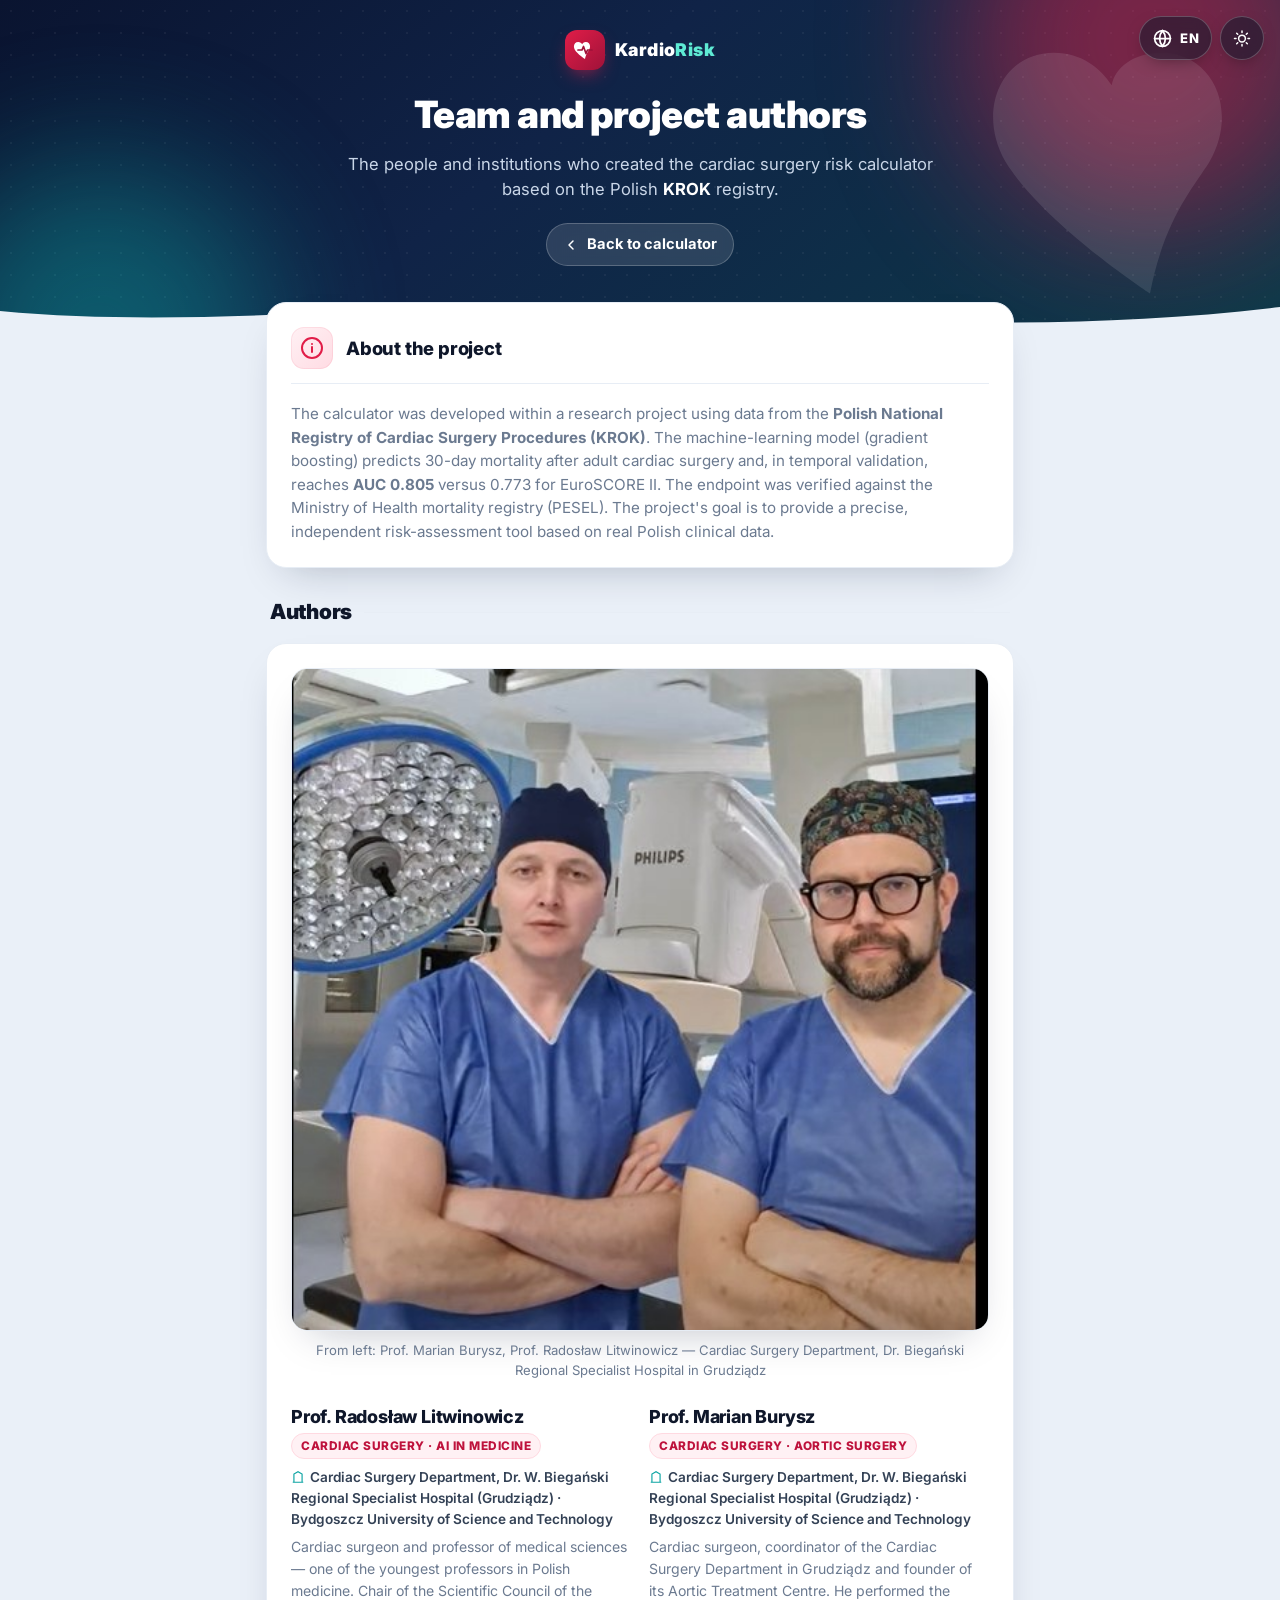
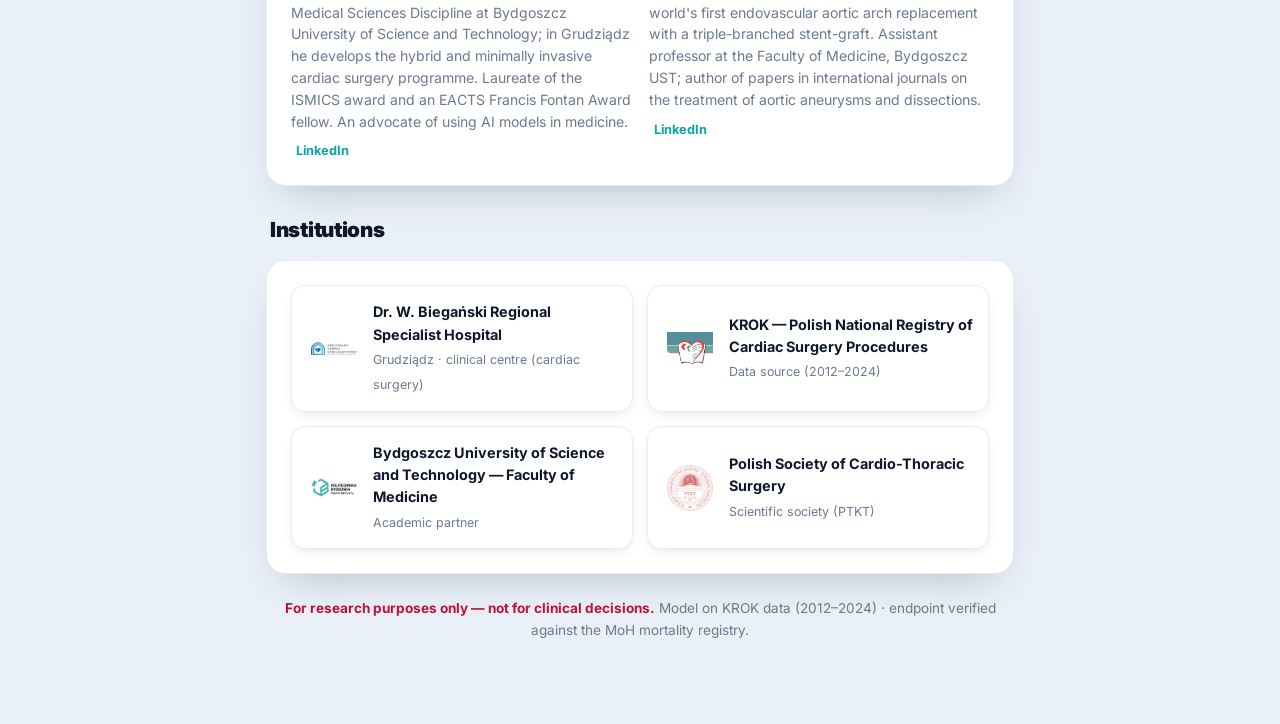
==== autorzy.html @ c7b4062f "Dwujęzyczność PL/EN z przełącznikiem języka (i18n) - i18n.js: słownik PL/EN + silnik (data-i18n / da" ====
<!DOCTYPE html>
<html lang="pl">
<head>
<meta charset="utf-8" />
<meta name="viewport" content="width=device-width, initial-scale=1" />
<title data-i18n="doc.titleAuthors">Autorzy projektu — Kalkulator ryzyka kardiochirurgicznego</title>
<meta name="description" data-i18n-attr="content:doc.descAuthors" content="Zespół i instytucje stojące za kalkulatorem ryzyka kardiochirurgicznego opartym na danych KROK." />
<meta name="theme-color" content="#0b1733" />
<link rel="icon" href="data:image/svg+xml,%3Csvg xmlns='http://www.w3.org/2000/svg' viewBox='0 0 24 24'%3E%3Cpath fill='%23e11d48' d='M12 21s-7.5-4.9-10.2-9.3C-0.3 8 1.6 4 5.2 4c2 0 3.3 1.1 4.1 2.3C9.5 5.1 10.8 4 12.8 4 16.4 4 18.3 8 16.2 11.7 15 13.6 13 15.8 12 21z'/%3E%3C/svg%3E" />
<meta property="og:type" content="website" />
<meta property="og:url" content="https://profesorkardiochirurg-prog.github.io/kalkulator-ryzyka-kardiochirurgicznego/autorzy.html" />
<meta property="og:title" content="Autorzy projektu — Kalkulator ryzyka kardiochirurgicznego" />
<meta property="og:description" content="Zespół i instytucje stojące za kalkulatorem ryzyka opartym na danych KROK." />
<meta property="og:image" content="https://profesorkardiochirurg-prog.github.io/kalkulator-ryzyka-kardiochirurgicznego/og-image.png" />
<script>
  (function(){try{
    var t=localStorage.getItem('theme'); if(!t)t=matchMedia('(prefers-color-scheme: dark)').matches?'dark':'light';
    document.documentElement.setAttribute('data-theme',t);
    var l=localStorage.getItem('lang'); if(l!=='pl'&&l!=='en')l=(navigator.language||'pl').toLowerCase().indexOf('en')===0?'en':'pl';
    document.documentElement.setAttribute('lang',l);
  }catch(e){}
  document.documentElement.classList.add('js');})();
</script>
<link rel="preconnect" href="https://fonts.googleapis.com" />
<link rel="preconnect" href="https://fonts.gstatic.com" crossorigin />
<link href="https://fonts.googleapis.com/css2?family=Inter:wght@400;500;600;700;800;900&display=swap" rel="stylesheet" />
<link rel="stylesheet" href="style.css" />
</head>
<body>

<div class="toptools">
  <button id="langToggle" class="lang-toggle" type="button" data-i18n-attr="title:ui.lang,aria-label:ui.lang">
    <svg viewBox="0 0 24 24" aria-hidden="true"><circle cx="12" cy="12" r="9"/><path d="M3 12h18"/><path d="M12 3a14 14 0 010 18M12 3a14 14 0 000 18"/></svg>
    <span class="lang-code">PL</span>
  </button>
  <button id="themeToggle" class="theme-toggle" type="button" data-i18n-attr="title:ui.theme,aria-label:ui.theme" title="Jasny / ciemny motyw" aria-label="Jasny / ciemny motyw">
    <svg class="i-sun" viewBox="0 0 24 24" aria-hidden="true"><circle cx="12" cy="12" r="4.5"/><path d="M12 2v2M12 20v2M4.9 4.9l1.4 1.4M17.7 17.7l1.4 1.4M2 12h2M20 12h2M4.9 19.1l1.4-1.4M17.7 6.3l1.4-1.4"/></svg>
    <svg class="i-moon" viewBox="0 0 24 24" aria-hidden="true"><path d="M21 12.8A9 9 0 1111.2 3a7 7 0 009.8 9.8z"/></svg>
  </button>
</div>

<header class="hero">
  <div class="hero-bg" aria-hidden="true">
    <div class="blob blob-1"></div>
    <div class="blob blob-2"></div>
    <svg class="hero-heart" viewBox="0 0 24 24"><path d="M12 21s-7.5-4.9-10.2-9.3C-0.3 8 1.6 4 5.2 4c2 0 3.3 1.1 4.1 2.3C9.5 5.1 10.8 4 12.8 4 16.4 4 18.3 8 16.2 11.7 15 13.6 13 15.8 12 21z"/></svg>
    <div class="grain"></div>
  </div>
  <div class="hero-inner">
    <div class="logo">
      <span class="mark">
        <svg viewBox="0 0 24 24" aria-hidden="true">
          <path class="h" d="M12 21s-7.5-4.9-10.2-9.3C-0.3 8 1.6 4 5.2 4c2 0 3.3 1.1 4.1 2.3C9.5 5.1 10.8 4 12.8 4 16.4 4 18.3 8 16.2 11.7 15 13.6 13 15.8 12 21z" />
          <path class="p" d="M5 12 H9 L10.5 8.5 L13 15.5 L14.5 12 H19" />
        </svg>
      </span>
      <b>Kardio<span>Risk</span></b>
    </div>
    <h1 data-i18n="a.hero.title">Zespół i autorzy projektu</h1>
    <p class="hero-sub" data-i18n="a.hero.sub">Ludzie i instytucje, którzy stworzyli kalkulator ryzyka kardiochirurgicznego
       na podstawie polskiego rejestru <strong>KROK</strong>.</p>
    <div class="backbar">
      <a class="backlink" href="index.html"><svg viewBox="0 0 24 24"><path d="M15 18l-6-6 6-6"/></svg> <span data-i18n="a.back">Wróć do kalkulatora</span></a>
    </div>
  </div>
  <svg class="hero-wave" viewBox="0 0 1200 40" preserveAspectRatio="none" aria-hidden="true">
    <path d="M0,40 L0,18 C200,38 400,4 600,16 C800,28 1000,40 1200,14 L1200,40 Z" />
  </svg>
</header>

<main class="wrap">

  <!-- O PROJEKCIE -->
  <section class="card reveal">
    <div class="card-head">
      <svg class="ico" viewBox="0 0 24 24" aria-hidden="true"><circle cx="12" cy="12" r="10"/><path d="M12 16v-5m0-3h.01"/></svg>
      <h2 data-i18n="a.about.title">O projekcie</h2>
    </div>
    <p class="author-bio" style="font-size:.95rem" data-i18n="a.about.body">
      Kalkulator powstał w ramach projektu badawczego wykorzystującego dane <strong>Krajowego Rejestru
      Operacji Kardiochirurgicznych (KROK)</strong>. Model uczenia maszynowego (gradient boosting) przewiduje
      30-dniową śmiertelność po operacji kardiochirurgicznej u dorosłych i w walidacji czasowej osiąga
      <strong>AUC 0,805</strong> wobec 0,773 dla EuroSCORE II. Punkt końcowy zweryfikowano wobec rejestru
      zgonów Ministerstwa Zdrowia (PESEL). Celem projektu jest dostarczenie precyzyjnego, niezależnego
      narzędzia oceny ryzyka opartego na rzeczywistych polskich danych klinicznych.
    </p>
  </section>

  <!-- AUTORZY -->
  <div class="section-title">
    <h2 data-i18n="a.authors">Autorzy</h2><span class="line"></span>
  </div>
  <section class="card reveal">
    <figure class="team-photo">
      <img src="zespol.jpg" alt="Zespół autorów na sali operacyjnej" onerror="this.remove()" />
      <div class="team-ph"><svg viewBox="0 0 24 24"><rect x="3" y="5" width="18" height="14" rx="2"/><circle cx="9" cy="11" r="2"/><path d="M3 17l5-4 4 3 3-2 6 5"/></svg><span data-i18n="a.photo.soon">Zdjęcie zespołu — wkrótce</span></div>
      <figcaption data-i18n="a.photo.cap">Od lewej: prof. Marian Burysz, prof. Radosław Litwinowicz — Oddział Kardiochirurgiczny, RSS im. dr. Biegańskiego w Grudziądzu</figcaption>
    </figure>
    <div class="authors-grid">

      <div class="author">
        <div class="author-body">
          <div class="author-name" data-i18n="a.lit.name">prof. Radosław Litwinowicz</div>
          <span class="author-role" data-i18n="a.lit.role">Kardiochirurgia · AI w medycynie</span>
          <p class="author-affil"><svg viewBox="0 0 24 24"><path d="M3 21h18M5 21V7l7-4 7 4v14M9 9h.01M9 13h.01M9 17h.01M15 9h.01M15 13h.01M15 17h.01"/></svg><span data-i18n="a.affil">Oddział Kardiochirurgiczny, RSS im. dr. W. Biegańskiego (Grudziądz) · Politechnika Bydgoska</span></p>
          <p class="author-bio" data-i18n="a.lit.bio">Kardiochirurg, profesor nauk medycznych — jeden z najmłodszych profesorów w polskiej
            medycynie. Przewodniczący Rady Naukowej Dyscypliny Nauki Medyczne Politechniki Bydgoskiej;
            w Grudziądzu rozwija program kardiochirurgii hybrydowej i małoinwazyjnej. Laureat nagrody ISMICS
            oraz stypendysta Francis Fontan Award EACTS. Zwolennik wykorzystania modeli AI w medycynie.</p>
          <div class="author-links">
            <a href="https://www.linkedin.com/in/rados%C5%82aw-litwinowicz-0b57b8262/" target="_blank" rel="noopener">
              <svg viewBox="0 0 24 24" fill="currentColor" stroke="none"><path d="M4.98 3.5A2.5 2.5 0 102.5 6 2.49 2.49 0 004.98 3.5zM3 8.98h4v12H3zM9 8.98h3.8v1.64h.05a4.17 4.17 0 013.75-2.06c4 0 4.75 2.64 4.75 6.07v6.35h-4v-5.63c0-1.34 0-3.07-1.87-3.07s-2.16 1.46-2.16 2.97v5.73H9z"/></svg>LinkedIn
            </a>
          </div>
        </div>
      </div>

      <div class="author">
        <div class="author-body">
          <div class="author-name" data-i18n="a.bur.name">prof. Marian Burysz</div>
          <span class="author-role" data-i18n="a.bur.role">Kardiochirurgia · chirurgia aorty</span>
          <p class="author-affil"><svg viewBox="0 0 24 24"><path d="M3 21h18M5 21V7l7-4 7 4v14M9 9h.01M9 13h.01M9 17h.01M15 9h.01M15 13h.01M15 17h.01"/></svg><span data-i18n="a.affil">Oddział Kardiochirurgiczny, RSS im. dr. W. Biegańskiego (Grudziądz) · Politechnika Bydgoska</span></p>
          <p class="author-bio" data-i18n="a.bur.bio">Kardiochirurg, koordynator Oddziału Kardiochirurgicznego w Grudziądzu i twórca
            tamtejszego Centrum Leczenia Aorty. Jako pierwszy na świecie wykonał endowaskularną wymianę łuku
            aorty stentgraftem trójodgałęzionym. Adiunkt Wydziału Medycznego PBŚ; autor publikacji w czasopismach
            międzynarodowych poświęconych leczeniu tętniaków i rozwarstwień aorty.</p>
          <div class="author-links">
            <a href="https://www.linkedin.com/in/marian-burysz-7881b636a/" target="_blank" rel="noopener">
              <svg viewBox="0 0 24 24" fill="currentColor" stroke="none"><path d="M4.98 3.5A2.5 2.5 0 102.5 6 2.49 2.49 0 004.98 3.5zM3 8.98h4v12H3zM9 8.98h3.8v1.64h.05a4.17 4.17 0 013.75-2.06c4 0 4.75 2.64 4.75 6.07v6.35h-4v-5.63c0-1.34 0-3.07-1.87-3.07s-2.16 1.46-2.16 2.97v5.73H9z"/></svg>LinkedIn
            </a>
          </div>
        </div>
      </div>

    </div>
  </section>

  <!-- INSTYTUCJE -->
  <div class="section-title">
    <h2 data-i18n="a.institutions">Instytucje</h2><span class="line"></span>
  </div>
  <section class="card reveal">
    <div class="inst-grid">
      <div class="inst">
        <img class="inst-logo" src="logo-szpital.png" alt="Logo" onerror="this.remove()" />
        <span class="inst-ph"><svg viewBox="0 0 24 24"><path d="M3 21h18M5 21V7l7-4 7 4v14M9 9h.01M9 13h.01M9 17h.01M15 9h.01M15 13h.01"/></svg></span>
        <div><b data-i18n="i.hosp.name">Regionalny Szpital Specjalistyczny im. dr. W. Biegańskiego</b><span data-i18n="i.hosp.desc">Grudziądz · ośrodek kliniczny (kardiochirurgia)</span></div>
      </div>
      <div class="inst">
        <img class="inst-logo" src="logo-krok.png" alt="Logo" onerror="this.remove()" />
        <span class="inst-ph"><svg viewBox="0 0 24 24"><path d="M4 19V6a2 2 0 012-2h12a2 2 0 012 2v13M4 19l8-3 8 3M4 19v1h16v-1"/></svg></span>
        <div><b data-i18n="i.krok.name">KROK — Krajowy Rejestr Operacji Kardiochirurgicznych</b><span data-i18n="i.krok.desc">Źródło danych (2012–2024)</span></div>
      </div>
      <div class="inst">
        <img class="inst-logo" src="logo-pb.png" alt="Logo" onerror="this.remove()" />
        <span class="inst-ph"><svg viewBox="0 0 24 24"><path d="M3 21h18M5 21V7l7-4 7 4v14M9 9h.01M9 13h.01M9 17h.01M15 9h.01M15 13h.01"/></svg></span>
        <div><b data-i18n="i.pb.name">Politechnika Bydgoska — Wydział Medyczny</b><span data-i18n="i.pb.desc">Partner akademicki</span></div>
      </div>
      <div class="inst">
        <img class="inst-logo" src="logo-ptkt.png" alt="Logo" onerror="this.remove()" />
        <span class="inst-ph"><svg viewBox="0 0 24 24"><circle cx="12" cy="12" r="9"/><path d="M12 8v8m-4-4h8"/></svg></span>
        <div><b data-i18n="i.ptkt.name">Polskie Towarzystwo Kardio-Torakochirurgiczne</b><span data-i18n="i.ptkt.desc">Towarzystwo naukowe (PTKT)</span></div>
      </div>
    </div>
  </section>

  <footer>
    <p class="foot-disclaimer" data-i18n="a.foot.disc"><strong>Wyłącznie do celów badawczych — nie do decyzji klinicznych.</strong>
       Model na danych KROK (2012–2024) · punkt końcowy zweryfikowany wobec rejestru zgonów MZ.</p>
  </footer>
</main>

<script src="i18n.js"></script>
<script>
  // motyw + płynne wejścia (język obsługuje i18n.js)
  (function(){
    var btn=document.getElementById('themeToggle');
    if(btn) btn.addEventListener('click',function(){
      var next=document.documentElement.getAttribute('data-theme')==='dark'?'light':'dark';
      document.documentElement.setAttribute('data-theme',next);
      try{localStorage.setItem('theme',next);}catch(e){}
    });
    var els=Array.prototype.slice.call(document.querySelectorAll('.reveal'));
    els.forEach(function(e,i){e.style.transitionDelay=(Math.min(i,6)*60)+'ms';});
    var pending=els;
    function check(){
      var vh=window.innerHeight||document.documentElement.clientHeight;
      pending=pending.filter(function(e){
        var r=e.getBoundingClientRect();
        if(r.top<vh-40&&r.bottom>0){e.classList.add('in');return false;}
        return true;
      });
      if(!pending.length){window.removeEventListener('scroll',onScroll);window.removeEventListener('resize',onScroll);}
    }
    function onScroll(){requestAnimationFrame(check);}
    window.addEventListener('scroll',onScroll,{passive:true});
    window.addEventListener('resize',onScroll);
    requestAnimationFrame(check); setTimeout(check,250);
    setTimeout(function(){els.forEach(function(e){e.classList.add('in');});},1800);
  })();
</script>
</body>
</html>
---- style.css ----
:root{
  --bg:#eaf0f8;
  --ink:#0f172a; --ink-soft:#334155; --muted:#6b7a90; --line:#e7edf5;
  --card:#ffffff;
  --brand:#e11d48; --brand-dk:#be123c; --brand-lt:#fb7185;
  --navy:#0b1733; --navy2:#12233f; --teal:#0ea5a4; --teal-lt:#5eead4;
  --green:#16a34a; --yellow:#d97706; --orange:#ea580c; --red:#dc2626;
  --shadow:0 18px 40px -20px rgba(11,23,51,.28);
  --shadow-sm:0 4px 14px -6px rgba(11,23,51,.18);
  --radius:20px;
}
*{box-sizing:border-box}
html{scroll-behavior:smooth}
body{
  margin:0; color:var(--ink);
  font-family:"Inter",system-ui,-apple-system,"Segoe UI",Roboto,Arial,sans-serif;
  line-height:1.55; -webkit-font-smoothing:antialiased;
  background:
    radial-gradient(900px 480px at 80% -10%, #d9f2f0 0%, transparent 60%),
    radial-gradient(900px 520px at -10% 0%, #ffe1e8 0%, transparent 55%),
    var(--bg);
  background-attachment:fixed;
}

/* ===== HERO ===== */
.hero{position:relative; overflow:hidden; color:#fff;
  background:linear-gradient(140deg,#0a1430 0%,#102347 42%,#0c3a49 100%);}
.hero-bg{position:absolute; inset:0; z-index:0; overflow:hidden}
.ecg{position:absolute; left:0; right:0; bottom:14%; width:100%; height:130px; opacity:.16}
.ecg path{fill:none; stroke:var(--teal-lt); stroke-width:2.5;
  stroke-dasharray:2600; stroke-dashoffset:2600; animation:trace 7s linear infinite}
@keyframes trace{to{stroke-dashoffset:0}}
.hero-heart{position:absolute; right:-40px; top:50%; transform:translateY(-50%);
  width:340px; height:340px; opacity:.10}
.hero-heart path{fill:#fff}
.blob{position:absolute; border-radius:50%; filter:blur(70px)}
.blob-1{width:380px; height:380px; background:#e11d48; top:-150px; right:-60px; opacity:.5}
.blob-2{width:340px; height:340px; background:#0ea5a4; bottom:-170px; left:-70px; opacity:.45}
.grain{position:absolute; inset:0; opacity:.5; mix-blend-mode:overlay;
  background-image:radial-gradient(rgba(255,255,255,.10) 1px, transparent 1px);
  background-size:22px 22px}
.hero-inner{position:relative; z-index:1; max-width:780px; margin:0 auto; padding:30px 20px 44px; text-align:center}
.logo{display:inline-flex; align-items:center; gap:10px; font-weight:800; letter-spacing:.4px;
  font-size:1.1rem; margin-bottom:20px}
.logo .mark{width:40px; height:40px; display:grid; place-items:center; border-radius:12px;
  background:linear-gradient(135deg,#e11d48,#9f1239); box-shadow:0 8px 20px -8px rgba(225,29,72,.9)}
.logo .mark svg{width:24px; height:24px}
.logo .mark .h{fill:#fff}
.logo .mark .p{fill:none; stroke:#9f1239; stroke-width:1.7; stroke-linecap:round; stroke-linejoin:round}
.logo b{font-weight:900}
.logo b span{color:var(--teal-lt)}
.hero h1{font-size:clamp(1.55rem,4.4vw,2.35rem); line-height:1.14; margin:.1em 0 .4em; font-weight:900; letter-spacing:-.5px}
.hero-sub{color:#c9d6e8; font-size:1.04rem; max-width:600px; margin:0 auto 20px}
.hero-sub strong{color:#fff; font-weight:700}
.badges{display:flex; flex-wrap:wrap; gap:9px; justify-content:center; margin-bottom:22px}
.badge{font-size:.8rem; font-weight:600; padding:7px 13px; border-radius:999px;
  background:rgba(255,255,255,.09); border:1px solid rgba(255,255,255,.16); color:#dbe6f4; backdrop-filter:blur(4px)}
.badge-primary{background:linear-gradient(135deg,var(--brand),#9f1239); border-color:transparent; color:#fff;
  box-shadow:0 8px 18px -7px rgba(225,29,72,.8)}
.hero-warn{display:flex; align-items:center; gap:11px; text-align:left; max-width:620px; margin:0 auto;
  background:rgba(225,29,72,.16); border:1px solid rgba(251,113,133,.4); color:#ffe4e6;
  padding:12px 15px; border-radius:13px; font-size:.9rem}
.hero-warn svg{flex:0 0 auto; width:24px; height:24px; fill:none; stroke:#fda4af; stroke-width:2; stroke-linecap:round; stroke-linejoin:round}
.hero-warn strong{color:#fff}
.hero-wave{position:absolute; left:0; right:0; bottom:-1px; width:100%; height:40px; display:block; z-index:1}
.hero-wave path{fill:var(--bg)}

/* ===== LAYOUT ===== */
.wrap{max-width:780px; margin:-30px auto 0; padding:0 16px 64px; position:relative; z-index:2}

/* ===== CARDS ===== */
.card{position:relative; background:var(--card); border:1px solid var(--line); border-radius:var(--radius);
  padding:24px; margin-bottom:18px; box-shadow:var(--shadow)}
.card-head{display:flex; align-items:center; gap:13px; margin-bottom:18px;
  padding-bottom:14px; border-bottom:1px solid var(--line)}
.card-head h2{font-size:1.15rem; font-weight:800; margin:0; letter-spacing:-.2px}
.card-head .muted{color:var(--muted); font-weight:500}
.ico{flex:0 0 auto; width:42px; height:42px; padding:9px; border-radius:13px;
  background:linear-gradient(135deg,#fff1f4,#ffdbe3); color:var(--brand);
  fill:none; stroke:currentColor; stroke-width:2; stroke-linecap:round; stroke-linejoin:round;
  box-shadow:inset 0 0 0 1px rgba(225,29,72,.08)}

/* ===== FIELDS ===== */
.grid{display:grid; grid-template-columns:repeat(2,1fr); gap:15px}
.field{display:block; font-size:.85rem; font-weight:700; color:var(--ink-soft)}
.field input,.field select{margin-top:7px}
.field-wide{grid-column:1 / -1}
.unit{color:var(--muted); font-weight:500}
input[type=number],select{
  font:inherit; font-weight:600; color:var(--ink); padding:12px 13px; width:100%;
  border:1.5px solid var(--line); border-radius:12px; background:#fbfcfe;
  transition:border-color .15s, box-shadow .15s, background .15s;
}
select{cursor:pointer; appearance:none;
  background-image:url("data:image/svg+xml,%3Csvg xmlns='http://www.w3.org/2000/svg' width='14' height='14' viewBox='0 0 24 24' fill='none' stroke='%236b7a90' stroke-width='3' stroke-linecap='round'%3E%3Cpath d='M6 9l6 6 6-6'/%3E%3C/svg%3E");
  background-repeat:no-repeat; background-position:right 13px center; padding-right:36px}
input:focus,select:focus{outline:none; background-color:#fff; border-color:var(--brand); box-shadow:0 0 0 4px rgba(225,29,72,.13)}

/* ===== CHECKBOXY ===== */
.checks{display:grid; grid-template-columns:repeat(2,1fr); gap:11px}
.chk{display:flex; align-items:center; gap:11px; cursor:pointer; user-select:none;
  padding:12px 14px; border:1.5px solid var(--line); border-radius:12px; font-size:.9rem;
  font-weight:500; color:var(--ink-soft); background:#fbfcfe; transition:border-color .15s, background .15s, box-shadow .15s}
.chk:hover{border-color:#cdd8e6; background:#fff}
.chk input{appearance:none; flex:0 0 auto; width:21px; height:21px; border:2px solid #c4d0e0;
  border-radius:7px; cursor:pointer; position:relative; background:#fff; transition:background .15s, border-color .15s}
.chk input:checked{background:linear-gradient(135deg,var(--brand),#9f1239); border-color:var(--brand)}
.chk input:checked::after{content:""; position:absolute; left:6.5px; top:2.5px; width:5px; height:10px;
  border:solid #fff; border-width:0 2.5px 2.5px 0; transform:rotate(45deg)}
.chk:has(input:checked){border-color:var(--brand-lt); background:#fff5f7; color:var(--ink);
  box-shadow:0 4px 12px -8px rgba(225,29,72,.6)}

/* ===== HINTY / NOTE ===== */
.hint{font-size:.85rem; color:var(--muted); font-weight:500; margin:0 0 14px}
.note{display:flex; gap:11px; align-items:flex-start; margin:16px 0 0; padding:13px 15px;
  background:linear-gradient(180deg,#f3fbfa,#f8fafc); border:1px solid var(--line); border-left:3px solid var(--teal);
  border-radius:12px; font-size:.86rem; color:var(--ink-soft)}
.note svg{flex:0 0 auto; width:21px; height:21px; fill:none; stroke:var(--teal); stroke-width:2; stroke-linecap:round; stroke-linejoin:round; margin-top:1px}
.note strong{color:var(--ink)}

/* ===== CTA ===== */
.cta{position:relative; width:100%; padding:17px; font:inherit; font-weight:800; font-size:1.1rem; letter-spacing:.2px;
  color:#fff; border:none; border-radius:15px; cursor:pointer; overflow:hidden;
  background:linear-gradient(135deg,#f43f5e,#be123c);
  box-shadow:0 16px 30px -12px rgba(225,29,72,.7); transition:transform .12s, box-shadow .15s, filter .15s;
  display:flex; align-items:center; justify-content:center; gap:11px}
.cta:hover:not(:disabled){transform:translateY(-2px); box-shadow:0 20px 36px -12px rgba(225,29,72,.75); filter:saturate(1.08)}
.cta:active:not(:disabled){transform:translateY(0)}
.cta:disabled{background:#9fb0c4; box-shadow:none; cursor:progress}
.spinner{display:none; width:19px; height:19px; border:2.5px solid rgba(255,255,255,.45);
  border-top-color:#fff; border-radius:50%; animation:spin .7s linear infinite}
.cta.loading .spinner{display:inline-block}
@keyframes spin{to{transform:rotate(360deg)}}

/* ===== WYNIK ===== */
.result{text-align:center; padding:30px 24px 26px;
  background:radial-gradient(120% 80% at 50% 0%, #fff 0%, #fcfdff 100%)}
.hidden{display:none}
.result.show{animation:rise .5s cubic-bezier(.2,.8,.2,1)}
@keyframes rise{from{opacity:0; transform:translateY(14px)}to{opacity:1; transform:none}}
.gauge-wrap{position:relative; width:300px; max-width:100%; margin:0 auto 4px}
.gauge{width:100%; height:auto; display:block; overflow:visible}
.gauge-track{fill:none; stroke:#eef2f8; stroke-width:16; stroke-linecap:round}
.gauge-ticks line{stroke:#cdd8e6; stroke-width:2; stroke-linecap:round}
.cohort-mark{stroke:var(--teal); stroke-width:3; stroke-linecap:round; opacity:.85}
.gauge-arc{fill:none; stroke:var(--brand); stroke-width:16; stroke-linecap:round; filter:url(#glow);
  transition:stroke-dashoffset .9s cubic-bezier(.2,.8,.2,1), stroke .4s}
.gauge-pointer{fill:#fff; stroke:var(--brand); stroke-width:3;
  transition:cx .9s cubic-bezier(.2,.8,.2,1), cy .9s cubic-bezier(.2,.8,.2,1), stroke .4s; opacity:0}
.gauge-pointer.on{opacity:1}
.gauge-center{position:absolute; left:0; right:0; bottom:8px; display:flex; flex-direction:column; align-items:center}
.risk-pct{font-size:3.3rem; font-weight:900; line-height:1; letter-spacing:-1.5px}
.risk-cap{font-size:.76rem; color:var(--muted); font-weight:700; text-transform:uppercase; letter-spacing:.6px; margin-top:3px}
.risk-level{display:inline-flex; align-items:center; gap:8px; font-weight:800; font-size:1.08rem;
  padding:9px 20px; border-radius:999px; margin-top:8px}
.result-meta{display:flex; gap:12px; justify-content:center; margin:20px 0 4px; flex-wrap:wrap}
.meta-item{display:flex; flex-direction:column; gap:1px; background:linear-gradient(180deg,#f8fafc,#f1f5fa);
  border:1px solid var(--line); border-radius:13px; padding:10px 20px; min-width:130px}
.meta-k{font-size:.72rem; color:var(--muted); font-weight:700; text-transform:uppercase; letter-spacing:.4px}
.meta-v{font-size:1.15rem; font-weight:900}
.result-disclaimer{font-size:.83rem; color:var(--muted); margin:16px 0 0}
.result-disclaimer strong{color:var(--brand-dk)}

/* ===== FOOTER ===== */
footer{margin-top:8px}
.foot-grid{display:grid; grid-template-columns:repeat(3,1fr); gap:14px; margin-bottom:18px}
.foot-item{background:var(--card); border:1px solid var(--line); border-radius:15px; padding:18px; box-shadow:var(--shadow-sm)}
.foot-item .fi{width:38px; height:38px; padding:8px; border-radius:11px; margin-bottom:10px;
  background:linear-gradient(135deg,#ecfdfb,#d7f5f2);
  fill:none; stroke:var(--teal); stroke-width:2; stroke-linecap:round; stroke-linejoin:round}
.foot-item p{margin:0; font-size:.83rem; color:var(--muted); line-height:1.5}
.foot-item strong{color:var(--ink)}
.foot-disclaimer{text-align:center; font-size:.85rem; color:var(--muted); padding:6px 10px}
.foot-disclaimer strong{color:var(--brand-dk)}

/* ===== RESPONSYWNOŚĆ ===== */
@media(max-width:620px){
  .grid,.checks{grid-template-columns:1fr}
  .foot-grid{grid-template-columns:1fr}
  .risk-pct{font-size:2.8rem}
  .hero-heart{width:240px; height:240px; right:-70px}
}

/* ===== PRZEŁĄCZNIKI (język + motyw) ===== */
.toptools{position:fixed; top:16px; right:16px; z-index:50; display:flex; gap:8px}
.toptools button{height:44px; min-width:44px; padding:0 12px; display:inline-flex; align-items:center; justify-content:center; gap:7px;
  border-radius:999px; cursor:pointer; font:inherit; font-weight:800; font-size:.82rem; color:#fff;
  background:rgba(15,23,42,.52); border:1px solid rgba(255,255,255,.22); backdrop-filter:blur(8px);
  box-shadow:0 6px 18px -8px rgba(0,0,0,.5); transition:transform .18s, background .18s}
.toptools button:hover{transform:translateY(-1px); background:rgba(15,23,42,.68)}
.toptools svg{width:21px; height:21px; fill:none; stroke:currentColor; stroke-width:2; stroke-linecap:round; stroke-linejoin:round}
.theme-toggle{width:44px; padding:0}
.theme-toggle .i-moon{display:none}
[data-theme="dark"] .theme-toggle .i-sun{display:none}
[data-theme="dark"] .theme-toggle .i-moon{display:block}
.lang-code{letter-spacing:.5px}

/* ===== CIEMNY MOTYW ===== */
[data-theme="dark"]{
  --bg:#0a1122; --ink:#e9eef7; --ink-soft:#c5d0df; --muted:#8a9bb2; --line:#26344c;
  --card:#131d33;
  --shadow:0 20px 46px -22px rgba(0,0,0,.72); --shadow-sm:0 8px 20px -10px rgba(0,0,0,.6);
}
[data-theme="dark"] body{
  background:
    radial-gradient(900px 480px at 80% -10%, rgba(14,165,164,.18) 0%, transparent 60%),
    radial-gradient(900px 520px at -10% 0%, rgba(225,29,72,.16) 0%, transparent 55%),
    var(--bg);
}
[data-theme="dark"] input[type=number],
[data-theme="dark"] select{background-color:#0f1a2e; border-color:#2a3a52; color:var(--ink)}
[data-theme="dark"] input:focus,[data-theme="dark"] select:focus{background-color:#0f1a2e}
[data-theme="dark"] select{background-image:url("data:image/svg+xml,%3Csvg xmlns='http://www.w3.org/2000/svg' width='14' height='14' viewBox='0 0 24 24' fill='none' stroke='%238a9bb2' stroke-width='3' stroke-linecap='round'%3E%3Cpath d='M6 9l6 6 6-6'/%3E%3C/svg%3E")}
[data-theme="dark"] .chk{background:#0f1a2e; border-color:#26344c; color:var(--ink-soft)}
[data-theme="dark"] .chk:hover{background:#142239; border-color:#364862}
[data-theme="dark"] .chk input{background:#0b1424; border-color:#3a4d68}
[data-theme="dark"] .chk:has(input:checked){background:#2a1420; border-color:var(--brand)}
[data-theme="dark"] .ico{background:linear-gradient(135deg,#2a1420,#3a1a28); box-shadow:inset 0 0 0 1px rgba(225,29,72,.18)}
[data-theme="dark"] .note{background:linear-gradient(180deg,#0f2230,#10192b)}
[data-theme="dark"] .foot-item .fi{background:linear-gradient(135deg,#0f2a2a,#10222e)}
[data-theme="dark"] .gauge-track{stroke:#1d2840}
[data-theme="dark"] .gauge-ticks line{stroke:#33455f}
[data-theme="dark"] .meta-item{background:linear-gradient(180deg,#0f1a2e,#101a2c); border-color:#26344c}
[data-theme="dark"] .result{background:radial-gradient(120% 80% at 50% 0%, #16223c 0%, #121b30 100%)}
[data-theme="dark"] .hero-wave path{fill:var(--bg)}

/* ===== PŁYNNE WEJŚCIA (scroll reveal) ===== */
.js .reveal{opacity:0; transform:translateY(22px)}
.js .reveal.in{opacity:1; transform:none}

/* ===== MIKRO-ANIMACJE ===== */
@media (prefers-reduced-motion: no-preference){
  .js .reveal{transition:opacity .6s ease, transform .65s cubic-bezier(.2,.8,.2,1)}
  .card{transition:transform .18s ease, box-shadow .18s ease, background .3s, border-color .3s}
  .card:hover{transform:translateY(-3px); box-shadow:0 28px 52px -24px rgba(11,23,51,.34)}
  [data-theme="dark"] .card:hover{box-shadow:0 28px 52px -22px rgba(0,0,0,.78)}
  .foot-item{transition:transform .18s ease, box-shadow .18s ease}
  .foot-item:hover{transform:translateY(-3px); box-shadow:var(--shadow)}
  .badge{transition:transform .15s ease}
  .badge:hover{transform:translateY(-1px)}
  .chk input:checked::after{animation:pop .26s ease}
  @keyframes pop{0%{transform:rotate(45deg) scale(.3)}60%{transform:rotate(45deg) scale(1.18)}100%{transform:rotate(45deg) scale(1)}}
  .logo .mark .h{transform-box:fill-box; transform-origin:center; animation:beat 2s ease-in-out infinite}
  @keyframes beat{0%,28%,100%{transform:scale(1)}8%{transform:scale(1.16)}16%{transform:scale(1)}22%{transform:scale(1.1)}}
  .ico{transition:transform .2s ease}
  .card:hover .ico{transform:scale(1.06) rotate(-3deg)}
}
@media (prefers-reduced-motion: reduce){
  .js .reveal{opacity:1; transform:none}
}

/* ===== STRONA AUTORÓW ===== */
.lead{font-size:1rem; color:var(--muted); margin:0 0 4px}
.section-title{display:flex; align-items:center; gap:12px; margin:28px 4px 14px}
.section-title h2{font-size:1.3rem; font-weight:900; margin:0; letter-spacing:-.3px}
.section-title .line{flex:1; height:1px; background:var(--line)}

.authors-grid{display:grid; grid-template-columns:repeat(2,1fr); gap:18px}
.author{display:flex; gap:18px; align-items:flex-start}
.author-photo{flex:0 0 auto; width:104px; height:104px; border-radius:20px; object-fit:cover;
  border:1px solid var(--line); box-shadow:var(--shadow-sm); background:#eef2f8}
.author-photo.ph{display:grid; place-items:center; color:#aebccd;
  background:linear-gradient(135deg,#eef3fa,#e2e9f3)}
.author-photo.ph svg{width:48px; height:48px; fill:none; stroke:currentColor; stroke-width:1.6}
.author-photo.avatar{display:grid; place-items:center; color:#fff; font-weight:800; font-size:2.1rem;
  border:none; background:linear-gradient(135deg,var(--brand),#9f1239)}
[data-theme="dark"] .author-photo{background:#0f1a2e}
[data-theme="dark"] .author-photo.ph{background:linear-gradient(135deg,#13203a,#0f1a2e); color:#4a5d76}
.author-body{min-width:0}
.author-name{font-size:1.12rem; font-weight:800; letter-spacing:-.2px; margin:2px 0 1px}
.author-role{display:inline-block; font-size:.74rem; font-weight:800; text-transform:uppercase; letter-spacing:.5px;
  color:var(--brand-dk); background:#fff1f4; border:1px solid #ffd9e1; padding:3px 9px; border-radius:999px; margin-bottom:8px}
[data-theme="dark"] .author-role{background:#2a1420; border-color:#4a1f2c; color:#fda4af}
.author-affil{font-size:.85rem; color:var(--ink-soft); font-weight:600; margin:0 0 6px}
.author-affil svg{width:14px; height:14px; vertical-align:-2px; margin-right:5px; stroke:var(--teal); fill:none; stroke-width:2}
.author-bio{font-size:.88rem; color:var(--muted); margin:0}
.author-links{margin-top:9px; display:flex; gap:10px; flex-wrap:wrap}
.author-links a{font-size:.8rem; font-weight:700; color:var(--teal); text-decoration:none;
  display:inline-flex; align-items:center; gap:5px}
.author-links a:hover{text-decoration:underline}

.inst-grid{display:grid; grid-template-columns:repeat(2,1fr); gap:14px}
.inst{display:flex; align-items:center; gap:12px; background:var(--card); border:1px solid var(--line);
  border-radius:14px; padding:15px; box-shadow:var(--shadow-sm)}
.inst img{width:54px; height:54px; object-fit:contain; border-radius:10px; background:#fff}
.inst .inst-ph{flex:0 0 auto; width:54px; height:54px; border-radius:12px; display:grid; place-items:center;
  background:linear-gradient(135deg,#ecfdfb,#d7f5f2); color:var(--teal)}
.inst .inst-ph svg{width:26px; height:26px; fill:none; stroke:currentColor; stroke-width:2}
.inst b{display:block; font-size:.9rem; color:var(--ink)}
.inst span{font-size:.78rem; color:var(--muted)}

.backbar{display:flex; justify-content:center; margin:8px 0 22px}
.backlink{display:inline-flex; align-items:center; gap:8px; font-weight:700; font-size:.92rem;
  color:#fff; text-decoration:none; background:rgba(255,255,255,.12); border:1px solid rgba(255,255,255,.22);
  padding:9px 16px; border-radius:999px; backdrop-filter:blur(6px); transition:background .15s, transform .15s}
.backlink:hover{background:rgba(255,255,255,.2); transform:translateY(-1px)}
.backlink svg{width:16px; height:16px; fill:none; stroke:currentColor; stroke-width:2.2; stroke-linecap:round; stroke-linejoin:round}

.editnote{margin:18px 4px 0; padding:12px 15px; font-size:.84rem; border-radius:12px;
  background:#fffbeb; border:1px solid #fde68a; color:#92400e}
[data-theme="dark"] .editnote{background:#2a230f; border-color:#5b4a16; color:#fcd34d}

/* zdjęcie zespołu */
.team-photo{margin:0 0 20px; position:relative}
.team-photo img{width:100%; height:auto; border-radius:16px; display:block;
  border:1px solid var(--line); box-shadow:var(--shadow)}
.team-photo figcaption{margin-top:9px; text-align:center; font-size:.82rem; color:var(--muted)}
.team-ph{display:grid; place-items:center; height:280px; border-radius:16px; color:#aebccd;
  background:linear-gradient(135deg,#eef3fa,#e2e9f3); border:1px dashed #c4d0e0; gap:8px; font-size:.9rem}
.team-photo img + .team-ph{display:none}
.team-ph svg{width:56px; height:56px; fill:none; stroke:currentColor; stroke-width:1.5}
[data-theme="dark"] .team-ph{background:linear-gradient(135deg,#13203a,#0f1a2e); color:#4a5d76; border-color:#2a3a52}

/* logotypy instytucji */
.inst-logo{width:56px; height:56px; object-fit:contain; border-radius:10px; background:#fff; flex:0 0 auto; padding:4px}
.inst-logo + .inst-ph{display:none}

@media(max-width:620px){
  .authors-grid{grid-template-columns:1fr}
  .inst-grid{grid-template-columns:1fr}
}
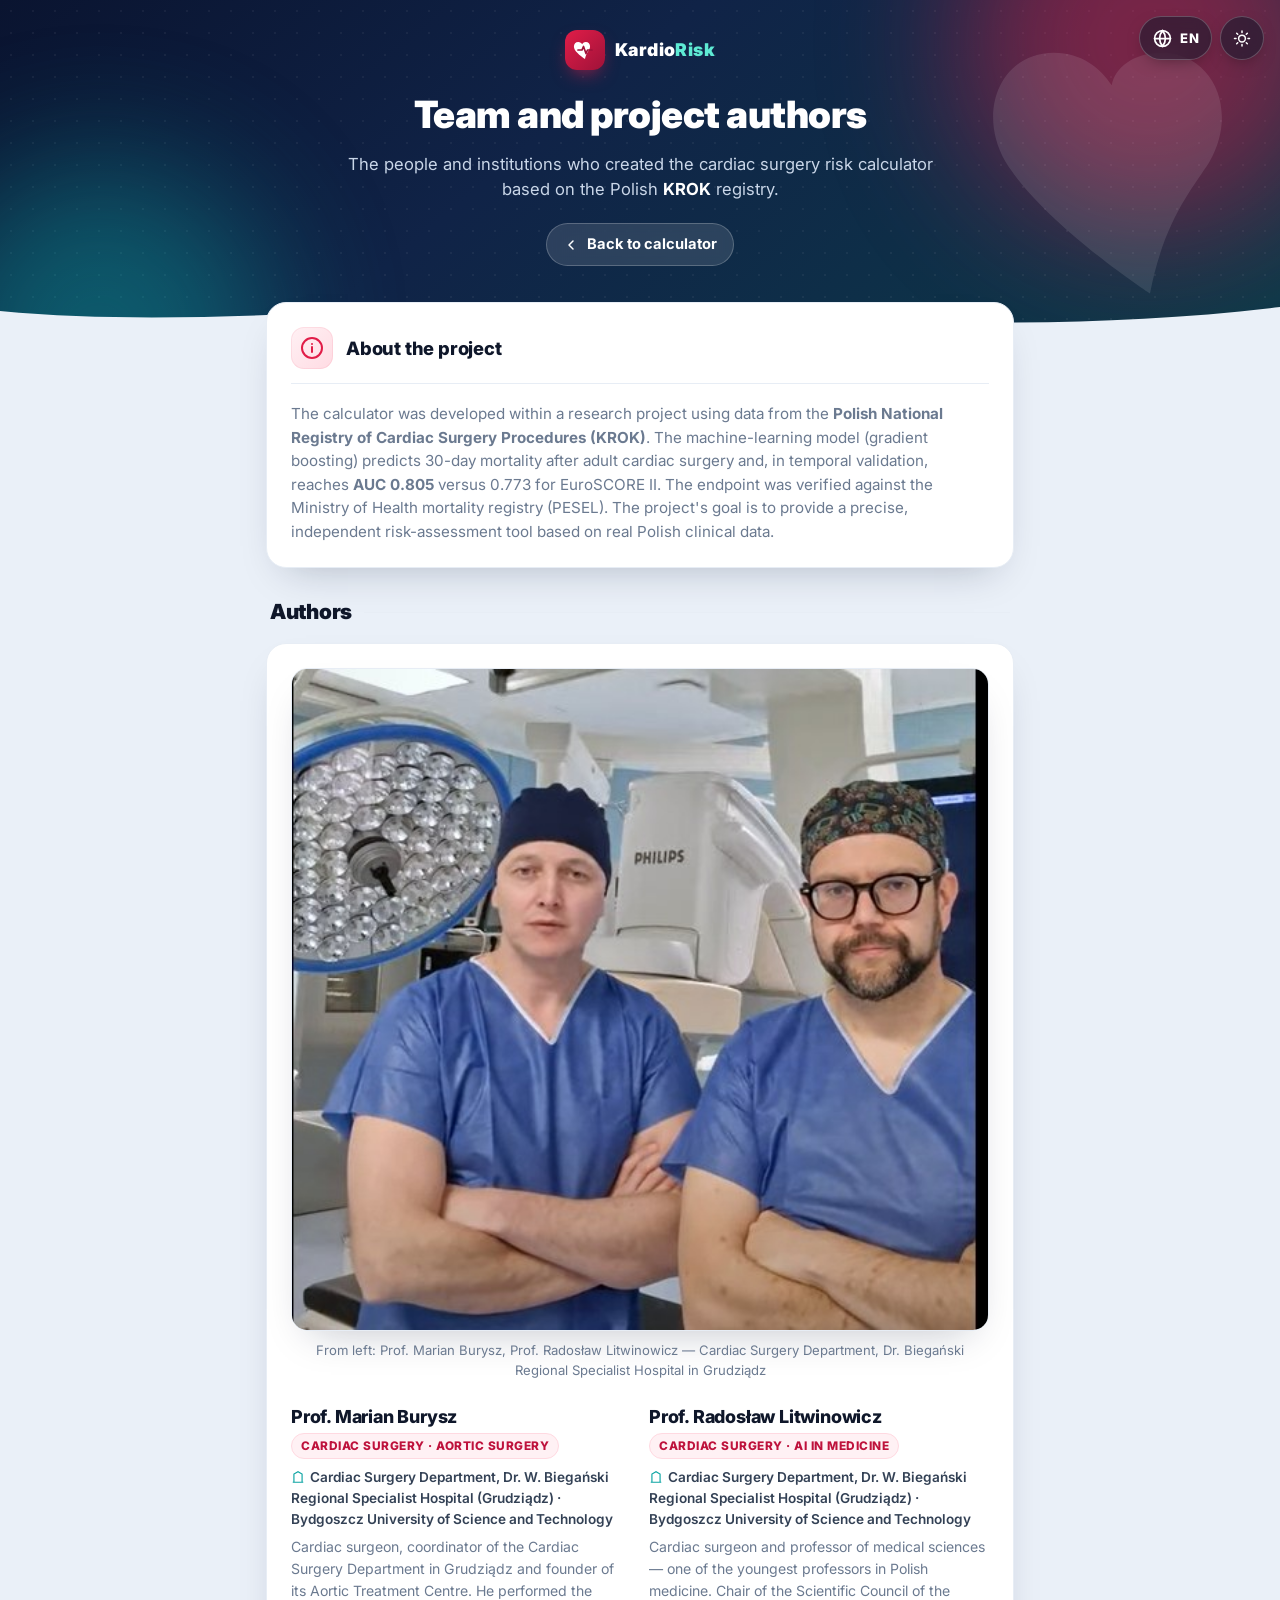
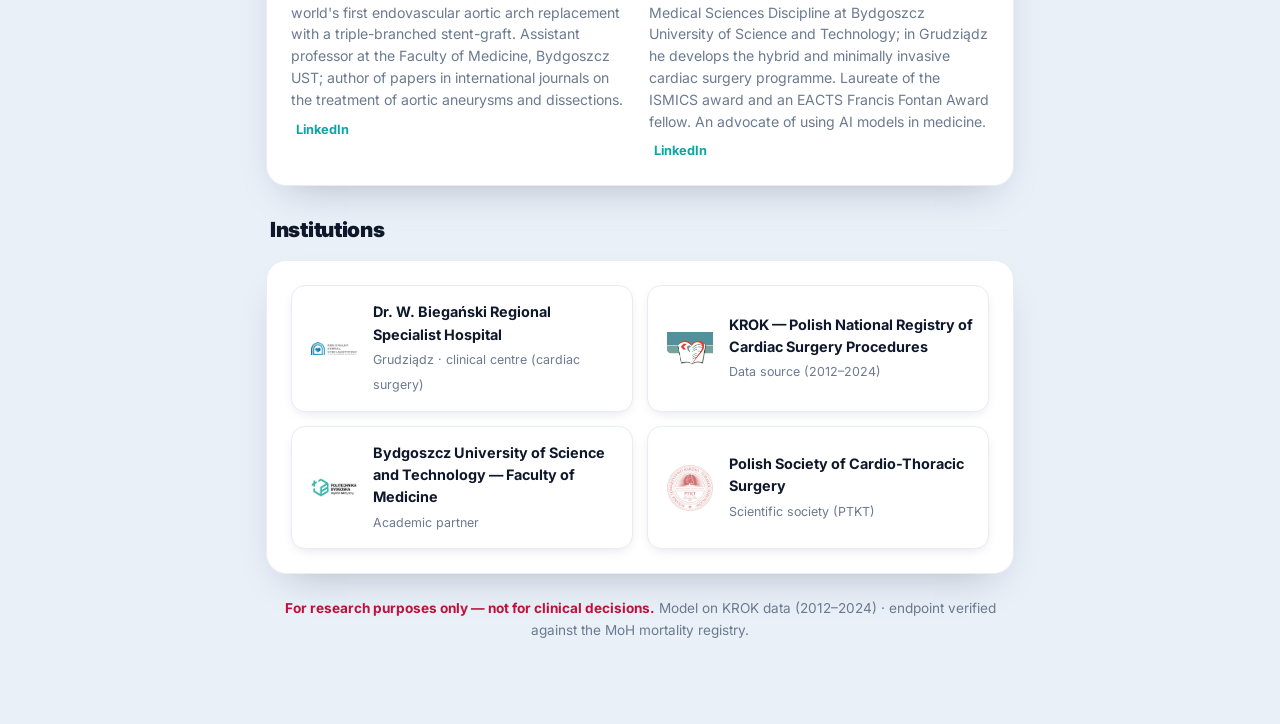
==== commit fd3f5422: "Strona autorów: zamiana kolejności kart (Burysz po lewej, Litwinowicz po prawej) Zgodność ze zdjęcie" ====
--- a/autorzy.html
+++ b/autorzy.html
@@ -100,6 +100,23 @@
 
       <div class="author">
         <div class="author-body">
+          <div class="author-name" data-i18n="a.bur.name">prof. Marian Burysz</div>
+          <span class="author-role" data-i18n="a.bur.role">Kardiochirurgia · chirurgia aorty</span>
+          <p class="author-affil"><svg viewBox="0 0 24 24"><path d="M3 21h18M5 21V7l7-4 7 4v14M9 9h.01M9 13h.01M9 17h.01M15 9h.01M15 13h.01M15 17h.01"/></svg><span data-i18n="a.affil">Oddział Kardiochirurgiczny, RSS im. dr. W. Biegańskiego (Grudziądz) · Politechnika Bydgoska</span></p>
+          <p class="author-bio" data-i18n="a.bur.bio">Kardiochirurg, koordynator Oddziału Kardiochirurgicznego w Grudziądzu i twórca
+            tamtejszego Centrum Leczenia Aorty. Jako pierwszy na świecie wykonał endowaskularną wymianę łuku
+            aorty stentgraftem trójodgałęzionym. Adiunkt Wydziału Medycznego PBŚ; autor publikacji w czasopismach
+            międzynarodowych poświęconych leczeniu tętniaków i rozwarstwień aorty.</p>
+          <div class="author-links">
+            <a href="https://www.linkedin.com/in/marian-burysz-7881b636a/" target="_blank" rel="noopener">
+              <svg viewBox="0 0 24 24" fill="currentColor" stroke="none"><path d="M4.98 3.5A2.5 2.5 0 102.5 6 2.49 2.49 0 004.98 3.5zM3 8.98h4v12H3zM9 8.98h3.8v1.64h.05a4.17 4.17 0 013.75-2.06c4 0 4.75 2.64 4.75 6.07v6.35h-4v-5.63c0-1.34 0-3.07-1.87-3.07s-2.16 1.46-2.16 2.97v5.73H9z"/></svg>LinkedIn
+            </a>
+          </div>
+        </div>
+      </div>
+
+      <div class="author">
+        <div class="author-body">
           <div class="author-name" data-i18n="a.lit.name">prof. Radosław Litwinowicz</div>
           <span class="author-role" data-i18n="a.lit.role">Kardiochirurgia · AI w medycynie</span>
           <p class="author-affil"><svg viewBox="0 0 24 24"><path d="M3 21h18M5 21V7l7-4 7 4v14M9 9h.01M9 13h.01M9 17h.01M15 9h.01M15 13h.01M15 17h.01"/></svg><span data-i18n="a.affil">Oddział Kardiochirurgiczny, RSS im. dr. W. Biegańskiego (Grudziądz) · Politechnika Bydgoska</span></p>
@@ -109,23 +126,6 @@
             oraz stypendysta Francis Fontan Award EACTS. Zwolennik wykorzystania modeli AI w medycynie.</p>
           <div class="author-links">
             <a href="https://www.linkedin.com/in/rados%C5%82aw-litwinowicz-0b57b8262/" target="_blank" rel="noopener">
-              <svg viewBox="0 0 24 24" fill="currentColor" stroke="none"><path d="M4.98 3.5A2.5 2.5 0 102.5 6 2.49 2.49 0 004.98 3.5zM3 8.98h4v12H3zM9 8.98h3.8v1.64h.05a4.17 4.17 0 013.75-2.06c4 0 4.75 2.64 4.75 6.07v6.35h-4v-5.63c0-1.34 0-3.07-1.87-3.07s-2.16 1.46-2.16 2.97v5.73H9z"/></svg>LinkedIn
-            </a>
-          </div>
-        </div>
-      </div>
-
-      <div class="author">
-        <div class="author-body">
-          <div class="author-name" data-i18n="a.bur.name">prof. Marian Burysz</div>
-          <span class="author-role" data-i18n="a.bur.role">Kardiochirurgia · chirurgia aorty</span>
-          <p class="author-affil"><svg viewBox="0 0 24 24"><path d="M3 21h18M5 21V7l7-4 7 4v14M9 9h.01M9 13h.01M9 17h.01M15 9h.01M15 13h.01M15 17h.01"/></svg><span data-i18n="a.affil">Oddział Kardiochirurgiczny, RSS im. dr. W. Biegańskiego (Grudziądz) · Politechnika Bydgoska</span></p>
-          <p class="author-bio" data-i18n="a.bur.bio">Kardiochirurg, koordynator Oddziału Kardiochirurgicznego w Grudziądzu i twórca
-            tamtejszego Centrum Leczenia Aorty. Jako pierwszy na świecie wykonał endowaskularną wymianę łuku
-            aorty stentgraftem trójodgałęzionym. Adiunkt Wydziału Medycznego PBŚ; autor publikacji w czasopismach
-            międzynarodowych poświęconych leczeniu tętniaków i rozwarstwień aorty.</p>
-          <div class="author-links">
-            <a href="https://www.linkedin.com/in/marian-burysz-7881b636a/" target="_blank" rel="noopener">
               <svg viewBox="0 0 24 24" fill="currentColor" stroke="none"><path d="M4.98 3.5A2.5 2.5 0 102.5 6 2.49 2.49 0 004.98 3.5zM3 8.98h4v12H3zM9 8.98h3.8v1.64h.05a4.17 4.17 0 013.75-2.06c4 0 4.75 2.64 4.75 6.07v6.35h-4v-5.63c0-1.34 0-3.07-1.87-3.07s-2.16 1.46-2.16 2.97v5.73H9z"/></svg>LinkedIn
             </a>
           </div>
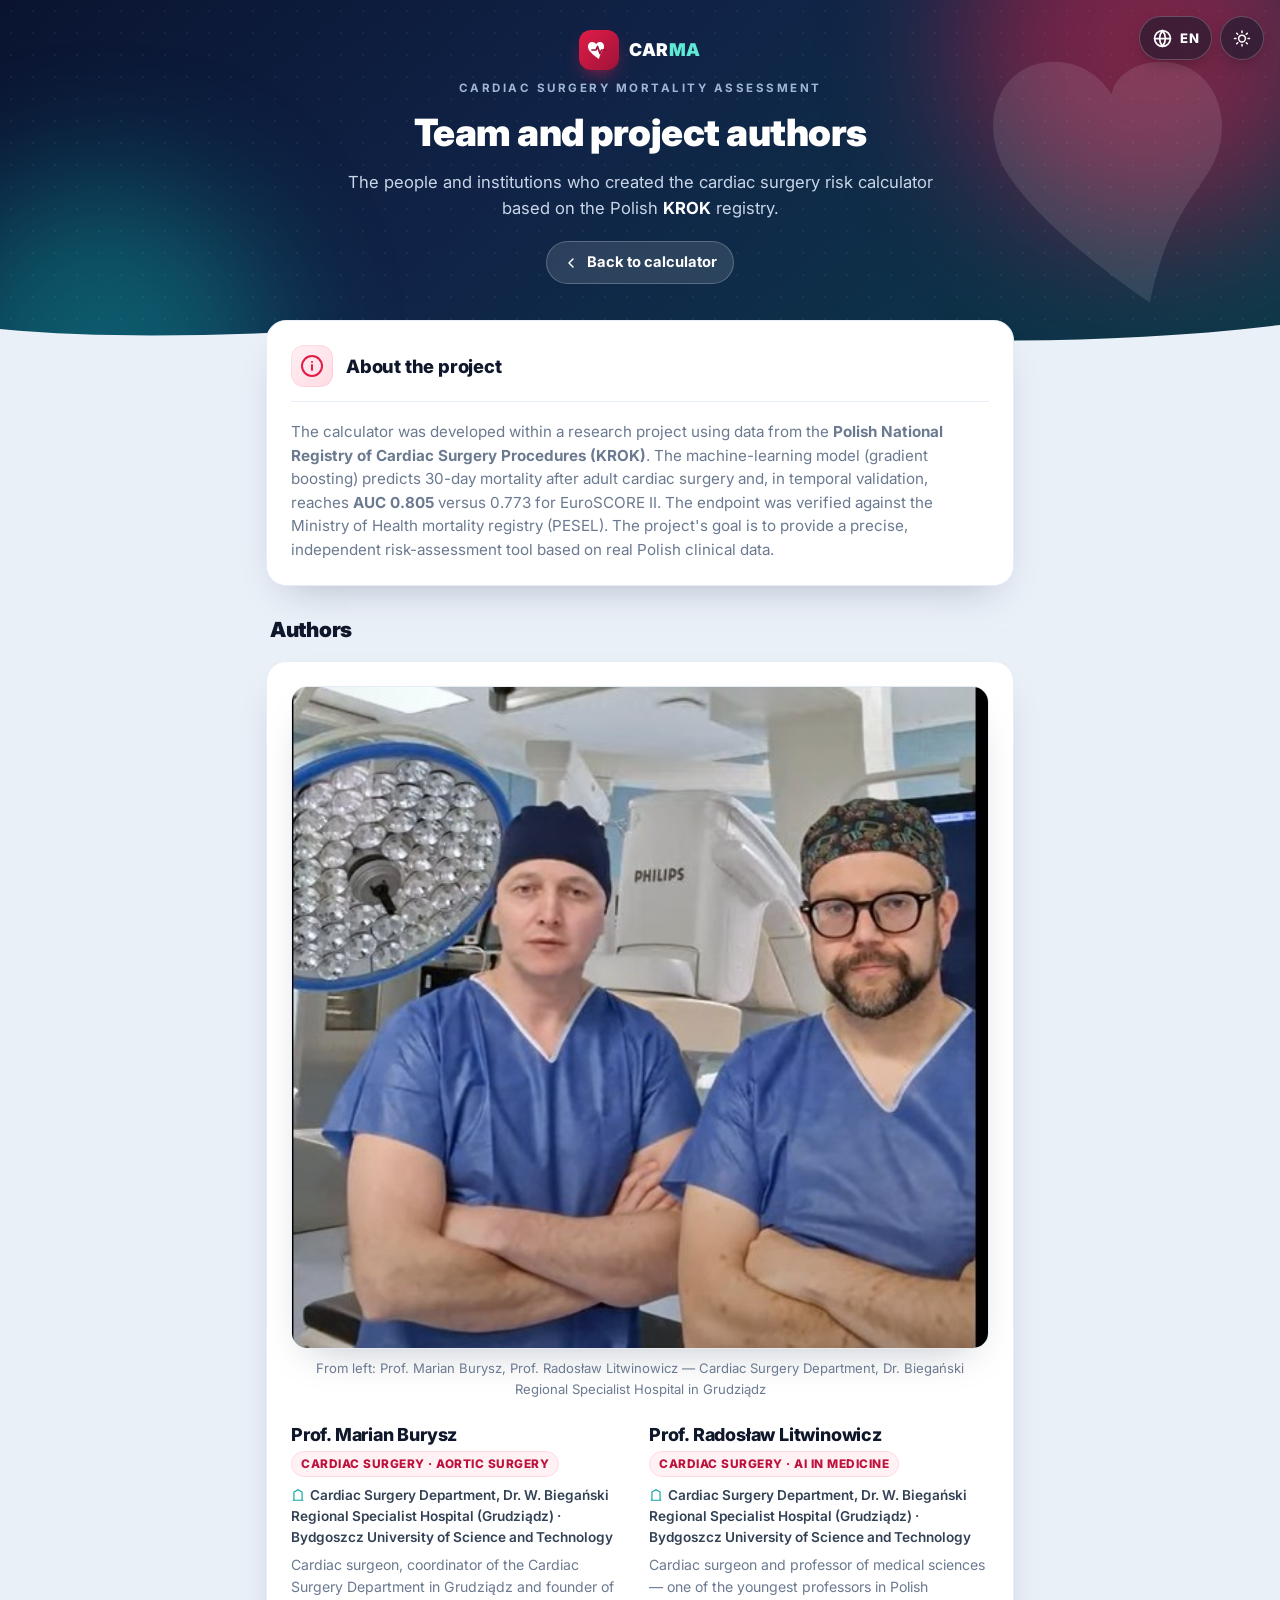
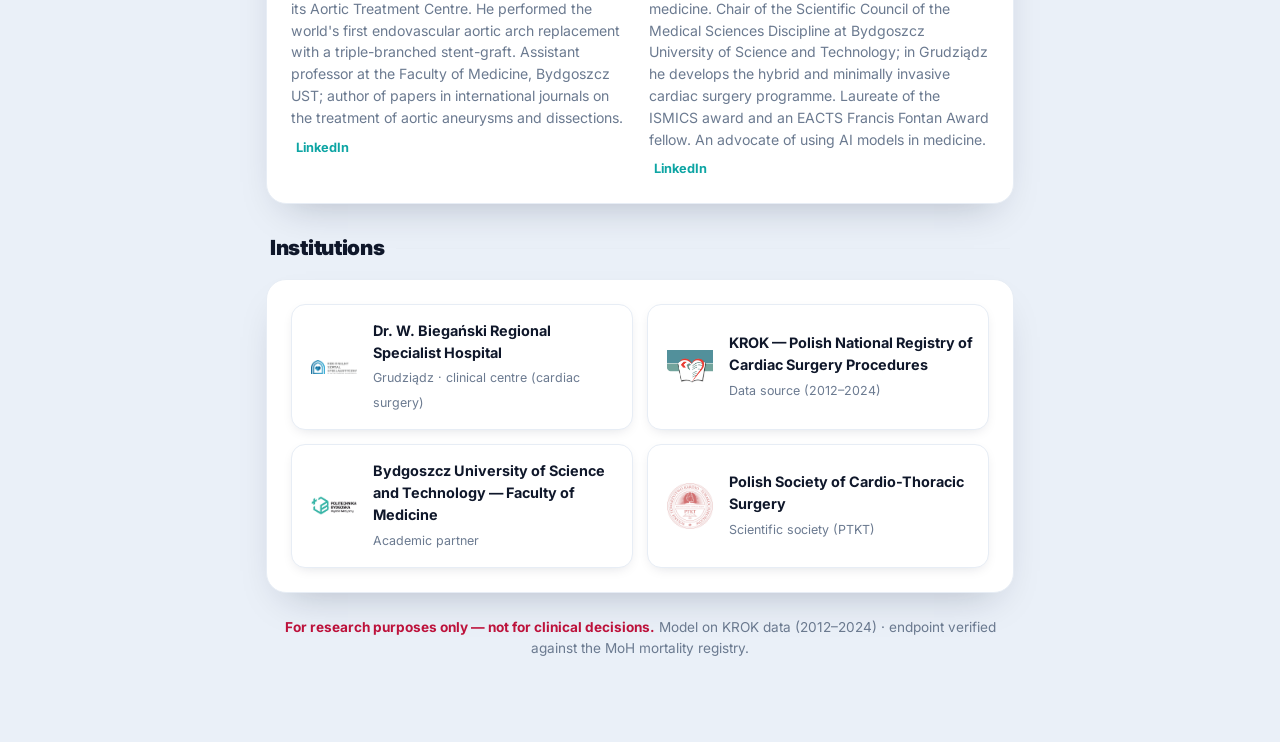
==== commit aacbca0c: "Rebranding na CARMA (CARdiac surgery Mortality Assessment) - Wordmark KardioRisk -> CARMA (oba pliki" ====
--- a/autorzy.html
+++ b/autorzy.html
@@ -9,8 +9,8 @@
 <link rel="icon" href="data:image/svg+xml,%3Csvg xmlns='http://www.w3.org/2000/svg' viewBox='0 0 24 24'%3E%3Cpath fill='%23e11d48' d='M12 21s-7.5-4.9-10.2-9.3C-0.3 8 1.6 4 5.2 4c2 0 3.3 1.1 4.1 2.3C9.5 5.1 10.8 4 12.8 4 16.4 4 18.3 8 16.2 11.7 15 13.6 13 15.8 12 21z'/%3E%3C/svg%3E" />
 <meta property="og:type" content="website" />
 <meta property="og:url" content="https://profesorkardiochirurg-prog.github.io/kalkulator-ryzyka-kardiochirurgicznego/autorzy.html" />
-<meta property="og:title" content="Autorzy projektu — Kalkulator ryzyka kardiochirurgicznego" />
-<meta property="og:description" content="Zespół i instytucje stojące za kalkulatorem ryzyka opartym na danych KROK." />
+<meta property="og:title" content="CARMA — Autorzy projektu" />
+<meta property="og:description" content="Zespół i instytucje stojące za CARMA — kalkulatorem ryzyka kardiochirurgicznego opartym na danych KROK." />
 <meta property="og:image" content="https://profesorkardiochirurg-prog.github.io/kalkulator-ryzyka-kardiochirurgicznego/og-image.png" />
 <script>
   (function(){try{
@@ -54,8 +54,9 @@
           <path class="p" d="M5 12 H9 L10.5 8.5 L13 15.5 L14.5 12 H19" />
         </svg>
       </span>
-      <b>Kardio<span>Risk</span></b>
-    </div>
+      <b>CAR<span>MA</span></b>
+    </div>
+    <div class="brand-full" data-i18n="brand.full">CARdiac surgery Mortality Assessment</div>
     <h1 data-i18n="a.hero.title">Zespół i autorzy projektu</h1>
     <p class="hero-sub" data-i18n="a.hero.sub">Ludzie i instytucje, którzy stworzyli kalkulator ryzyka kardiochirurgicznego
        na podstawie polskiego rejestru <strong>KROK</strong>.</p>
--- a/style.css
+++ b/style.css
@@ -49,6 +49,8 @@
 .logo .mark .p{fill:none; stroke:#9f1239; stroke-width:1.7; stroke-linecap:round; stroke-linejoin:round}
 .logo b{font-weight:900}
 .logo b span{color:var(--teal-lt)}
+.brand-full{font-size:.72rem; font-weight:700; letter-spacing:2.5px; text-transform:uppercase;
+  color:#9fb6d6; margin:-10px 0 14px}
 .hero h1{font-size:clamp(1.55rem,4.4vw,2.35rem); line-height:1.14; margin:.1em 0 .4em; font-weight:900; letter-spacing:-.5px}
 .hero-sub{color:#c9d6e8; font-size:1.04rem; max-width:600px; margin:0 auto 20px}
 .hero-sub strong{color:#fff; font-weight:700}
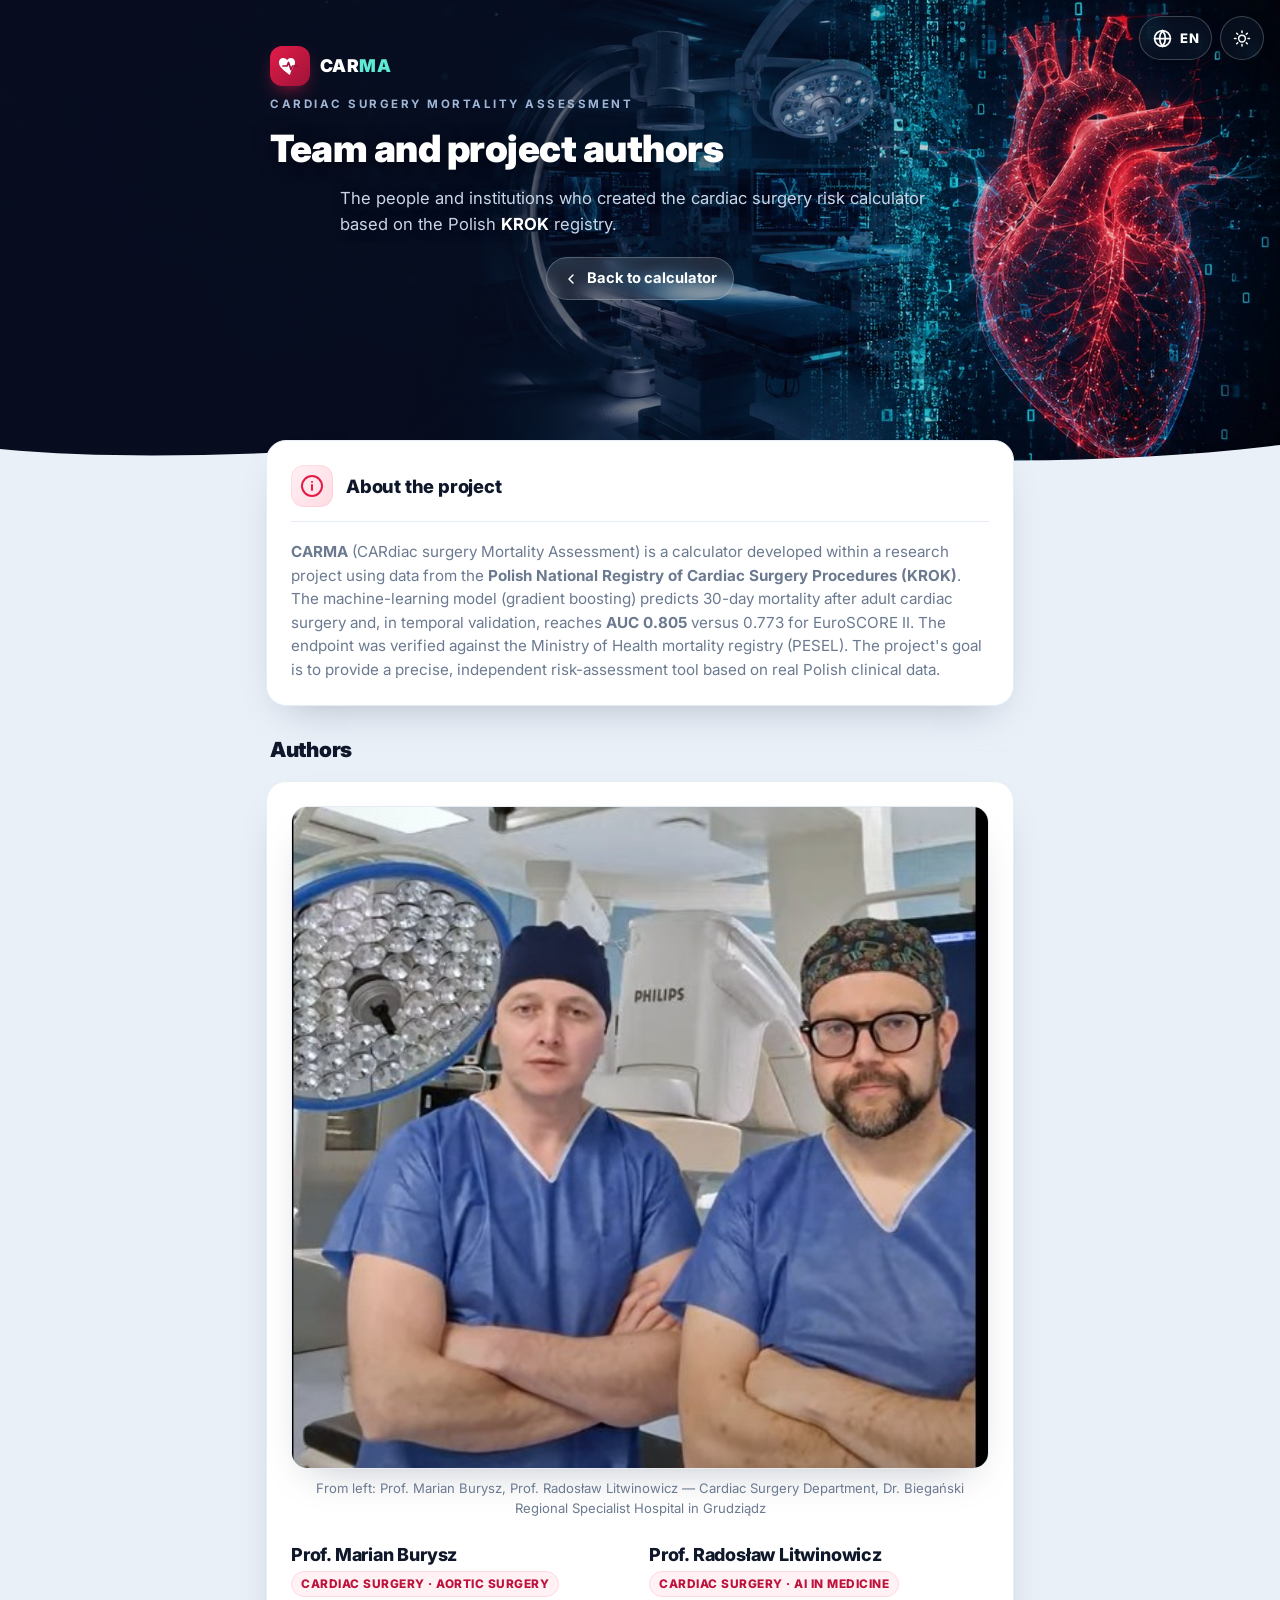
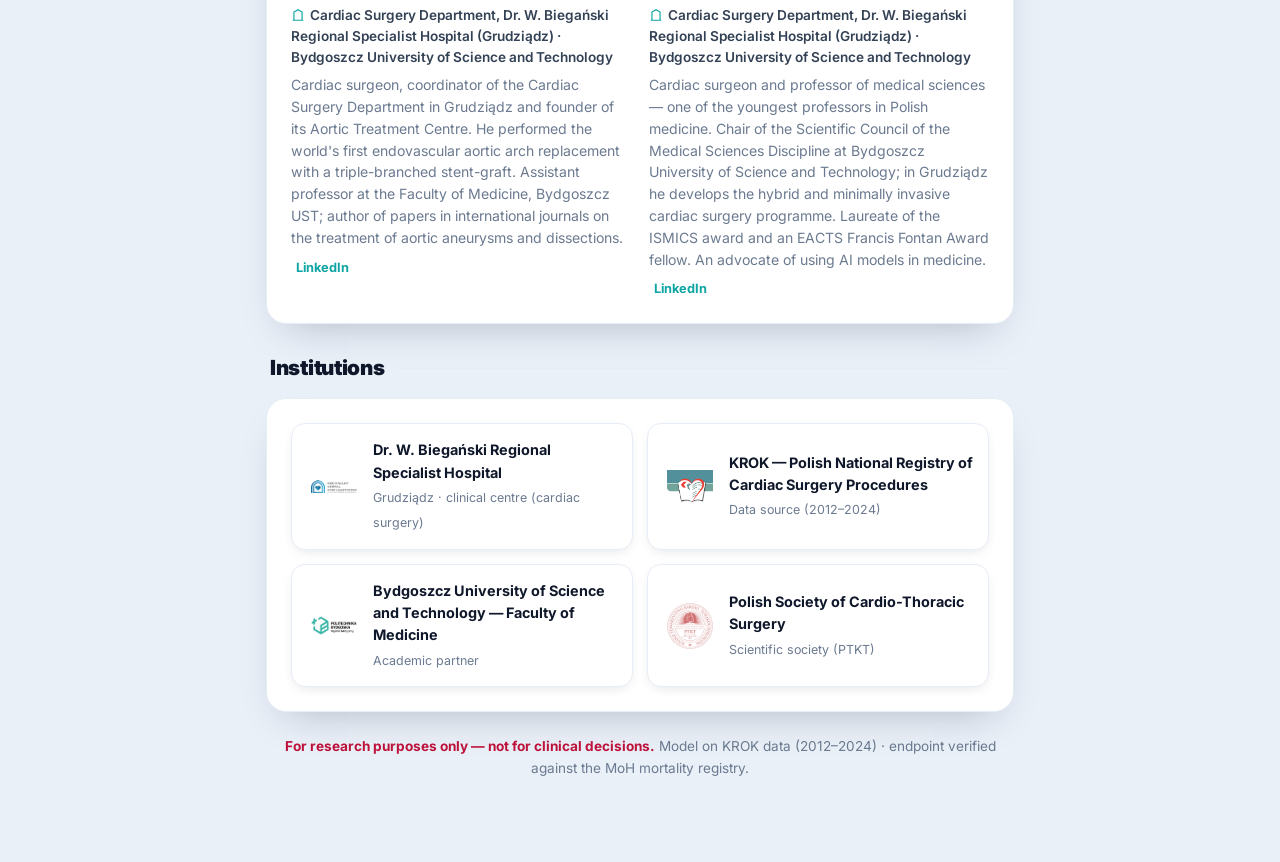
==== commit 11285bc1: "Cache-busting: wersjonowanie style.css/i18n.js/app.js (?v=8) Zapobiega serwowaniu starego CSS/JS z c" ====
--- a/autorzy.html
+++ b/autorzy.html
@@ -24,7 +24,7 @@
 <link rel="preconnect" href="https://fonts.googleapis.com" />
 <link rel="preconnect" href="https://fonts.gstatic.com" crossorigin />
 <link href="https://fonts.googleapis.com/css2?family=Inter:wght@400;500;600;700;800;900&display=swap" rel="stylesheet" />
-<link rel="stylesheet" href="style.css" />
+<link rel="stylesheet" href="style.css?v=8" />
 </head>
 <body>
 
@@ -171,7 +171,7 @@
   </footer>
 </main>
 
-<script src="i18n.js"></script>
+<script src="i18n.js?v=8"></script>
 <script>
   // motyw + płynne wejścia (język obsługuje i18n.js)
   (function(){
--- a/style.css
+++ b/style.css
@@ -23,8 +23,15 @@
 }
 
 /* ===== HERO ===== */
-.hero{position:relative; overflow:hidden; color:#fff;
-  background:linear-gradient(140deg,#0a1430 0%,#102347 42%,#0c3a49 100%);}
+.hero{position:relative; overflow:hidden; color:#fff; min-height:470px;
+  background:
+    linear-gradient(95deg, rgba(8,14,32,.95) 0%, rgba(8,14,32,.85) 28%, rgba(8,14,32,.5) 50%, rgba(8,14,32,.12) 70%, rgba(8,14,32,0) 100%),
+    url("hero-bg.jpg") center right / cover no-repeat,
+    #0a1430;}
+.hero .blob,.hero .hero-heart,.hero .ecg,.hero .grain{display:none}  /* tło zastępuje dekoracje */
+.hero h1,.hero-sub{max-width:540px}
+.hero h1{text-shadow:0 2px 18px rgba(0,0,0,.5)}
+.hero-sub{text-shadow:0 1px 14px rgba(0,0,0,.45)}
 .hero-bg{position:absolute; inset:0; z-index:0; overflow:hidden}
 .ecg{position:absolute; left:0; right:0; bottom:14%; width:100%; height:130px; opacity:.16}
 .ecg path{fill:none; stroke:var(--teal-lt); stroke-width:2.5;
@@ -39,7 +46,19 @@
 .grain{position:absolute; inset:0; opacity:.5; mix-blend-mode:overlay;
   background-image:radial-gradient(rgba(255,255,255,.10) 1px, transparent 1px);
   background-size:22px 22px}
-.hero-inner{position:relative; z-index:1; max-width:780px; margin:0 auto; padding:30px 20px 44px; text-align:center}
+.hero-inner{position:relative; z-index:1; max-width:780px; margin:0 auto; padding:46px 20px 48px; text-align:left}
+.hero-link{position:absolute; top:18px; left:18px; z-index:3; color:#c9d6e8; font-size:.84rem;
+  font-weight:600; text-decoration:none; opacity:.85; transition:color .15s, opacity .15s}
+.hero-link:hover{color:#fff; opacity:1; text-decoration:underline}
+@media(max-width:860px){
+  .hero{background:
+    linear-gradient(180deg, rgba(8,14,32,.82) 0%, rgba(8,14,32,.9) 100%),
+    url("hero-bg.jpg") center / cover no-repeat, #0a1430; min-height:auto}
+  .hero-inner{text-align:center; padding-top:54px}
+  .hero h1,.hero-sub{max-width:none}
+  .badges{justify-content:center}
+  .hero-warn{margin:0 auto}
+}
 .logo{display:inline-flex; align-items:center; gap:10px; font-weight:800; letter-spacing:.4px;
   font-size:1.1rem; margin-bottom:20px}
 .logo .mark{width:40px; height:40px; display:grid; place-items:center; border-radius:12px;
@@ -54,12 +73,12 @@
 .hero h1{font-size:clamp(1.55rem,4.4vw,2.35rem); line-height:1.14; margin:.1em 0 .4em; font-weight:900; letter-spacing:-.5px}
 .hero-sub{color:#c9d6e8; font-size:1.04rem; max-width:600px; margin:0 auto 20px}
 .hero-sub strong{color:#fff; font-weight:700}
-.badges{display:flex; flex-wrap:wrap; gap:9px; justify-content:center; margin-bottom:22px}
+.badges{display:flex; flex-wrap:wrap; gap:9px; justify-content:flex-start; margin-bottom:22px}
 .badge{font-size:.8rem; font-weight:600; padding:7px 13px; border-radius:999px;
   background:rgba(255,255,255,.09); border:1px solid rgba(255,255,255,.16); color:#dbe6f4; backdrop-filter:blur(4px)}
 .badge-primary{background:linear-gradient(135deg,var(--brand),#9f1239); border-color:transparent; color:#fff;
   box-shadow:0 8px 18px -7px rgba(225,29,72,.8)}
-.hero-warn{display:flex; align-items:center; gap:11px; text-align:left; max-width:620px; margin:0 auto;
+.hero-warn{display:flex; align-items:center; gap:11px; text-align:left; max-width:600px; margin:0;
   background:rgba(225,29,72,.16); border:1px solid rgba(251,113,133,.4); color:#ffe4e6;
   padding:12px 15px; border-radius:13px; font-size:.9rem}
 .hero-warn svg{flex:0 0 auto; width:24px; height:24px; fill:none; stroke:#fda4af; stroke-width:2; stroke-linecap:round; stroke-linejoin:round}
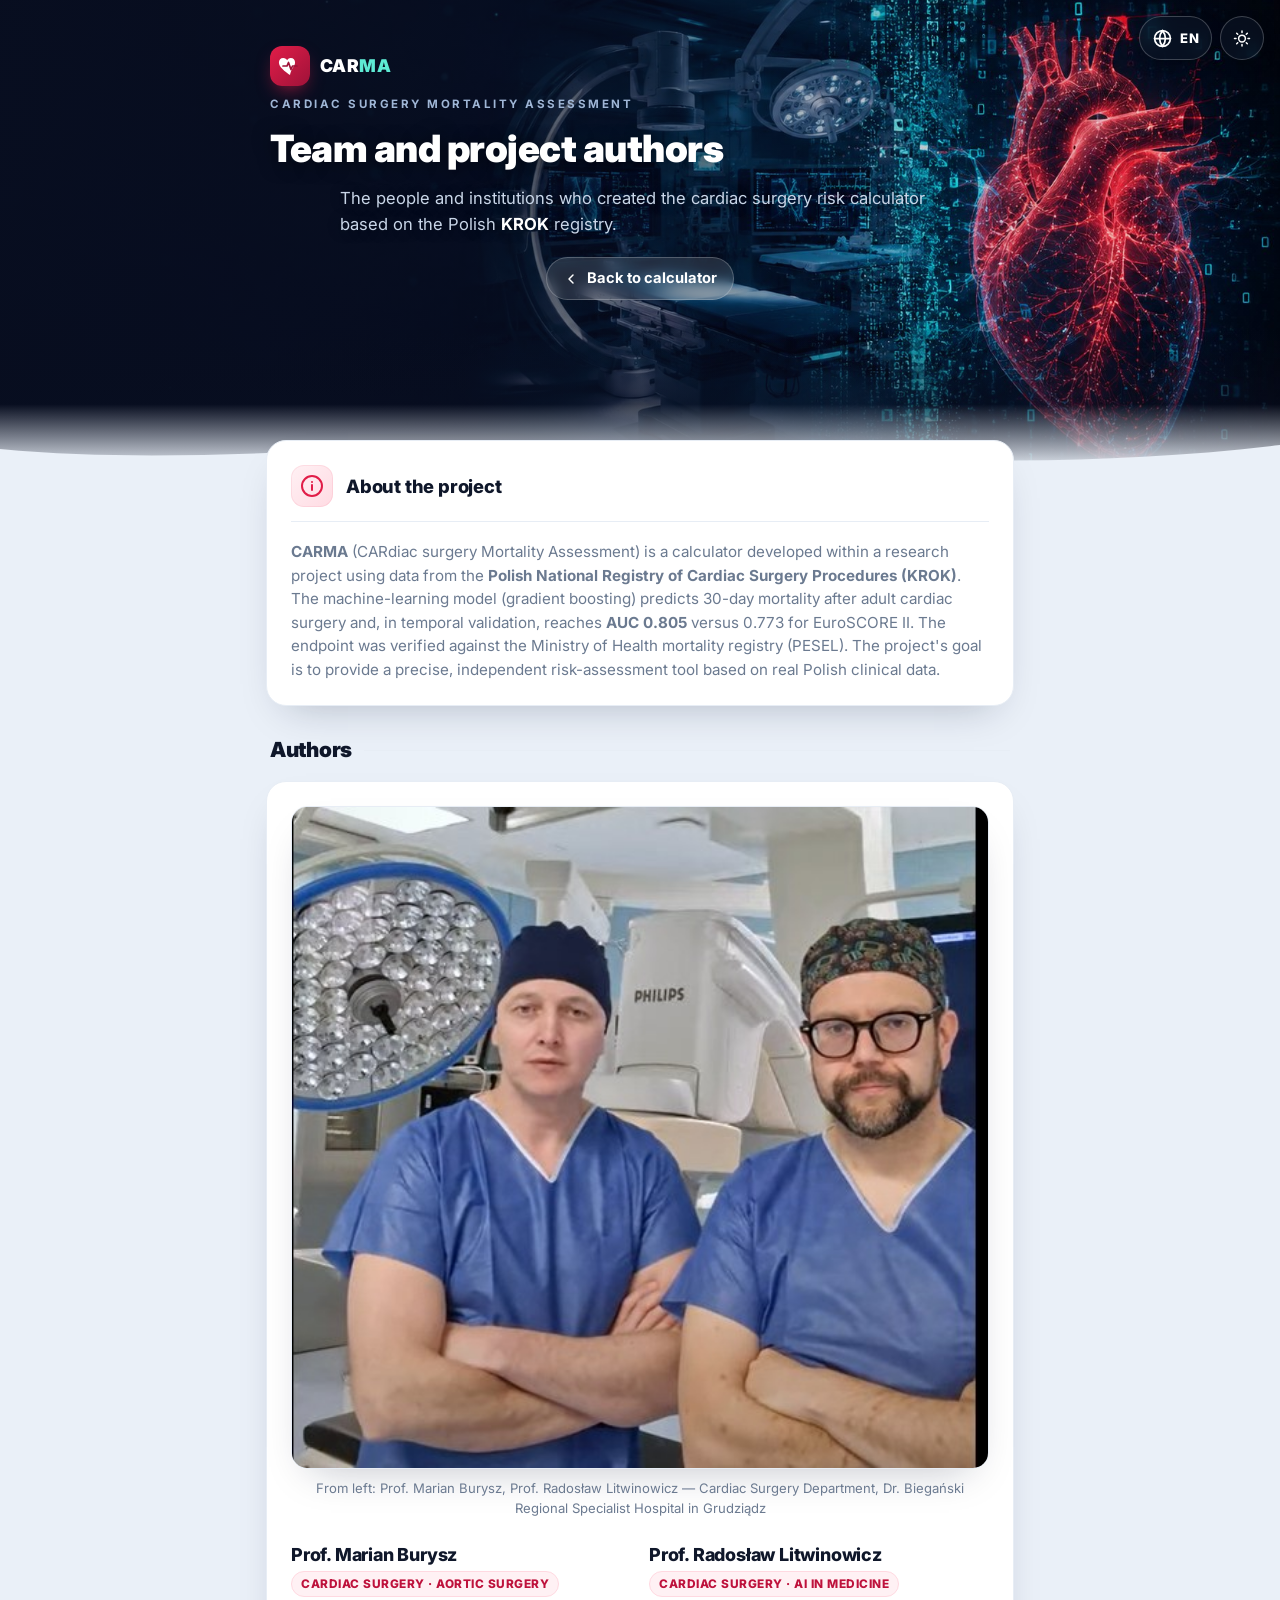
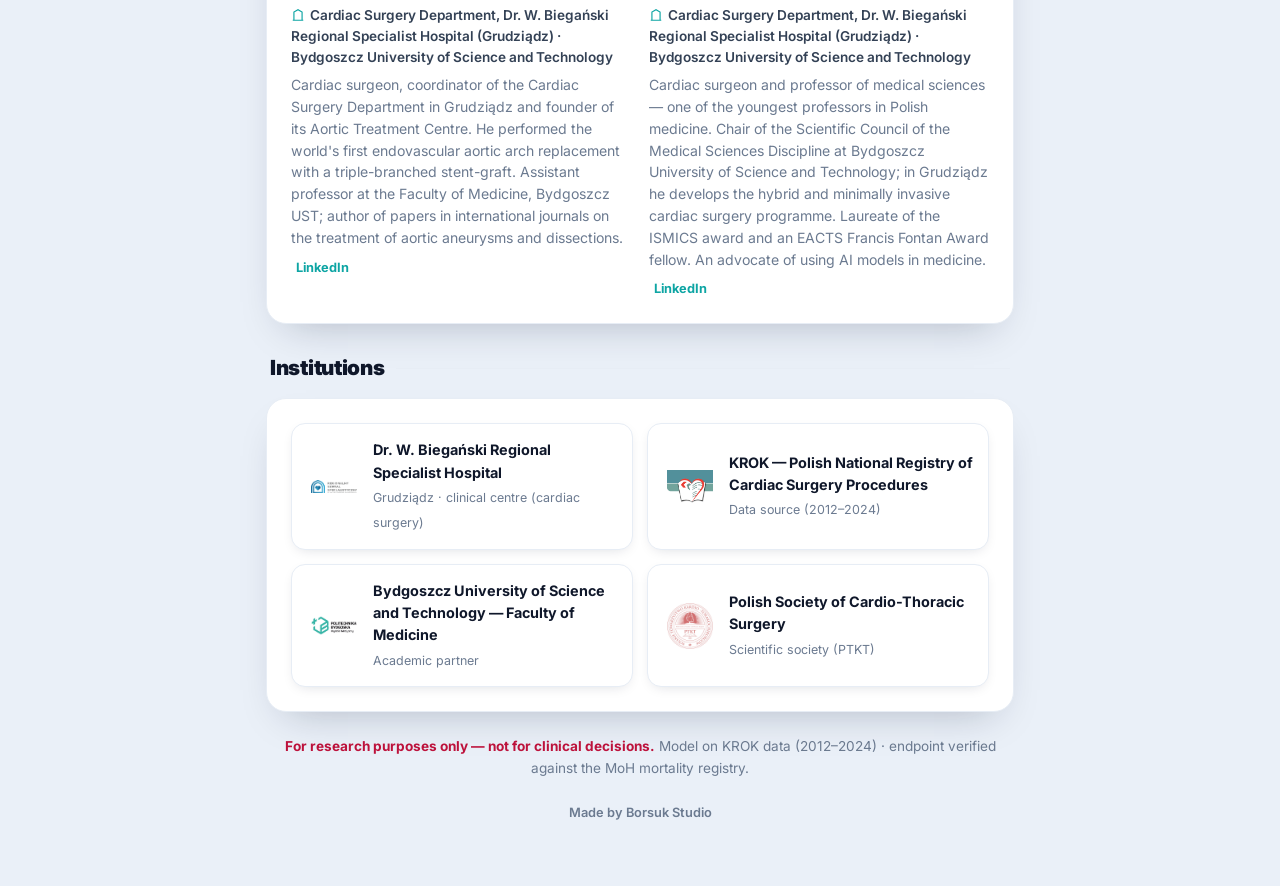
==== commit 062fd197: "Płynne przejście hero→strona + stopka "Wykonanie: Borsuk Studio" (szkielet) - Hero: gradient zanikaj" ====
--- a/autorzy.html
+++ b/autorzy.html
@@ -24,7 +24,7 @@
 <link rel="preconnect" href="https://fonts.googleapis.com" />
 <link rel="preconnect" href="https://fonts.gstatic.com" crossorigin />
 <link href="https://fonts.googleapis.com/css2?family=Inter:wght@400;500;600;700;800;900&display=swap" rel="stylesheet" />
-<link rel="stylesheet" href="style.css?v=8" />
+<link rel="stylesheet" href="style.css?v=9" />
 </head>
 <body>
 
@@ -168,10 +168,14 @@
   <footer>
     <p class="foot-disclaimer" data-i18n="a.foot.disc"><strong>Wyłącznie do celów badawczych — nie do decyzji klinicznych.</strong>
        Model na danych KROK (2012–2024) · punkt końcowy zweryfikowany wobec rejestru zgonów MZ.</p>
+    <div class="credit">
+      <img class="credit-logo" src="borsuk.png" alt="Borsuk Studio" onerror="this.style.display='none'" />
+      <span data-i18n="foot.madeby">Wykonanie: Borsuk Studio</span>
+    </div>
   </footer>
 </main>
 
-<script src="i18n.js?v=8"></script>
+<script src="i18n.js?v=9"></script>
 <script>
   // motyw + płynne wejścia (język obsługuje i18n.js)
   (function(){
--- a/style.css
+++ b/style.css
@@ -25,10 +25,12 @@
 /* ===== HERO ===== */
 .hero{position:relative; overflow:hidden; color:#fff; min-height:470px;
   background:
+    linear-gradient(to bottom, rgba(8,14,32,0) 70%, rgba(8,14,32,.55) 86%, var(--bg) 100%),
     linear-gradient(95deg, rgba(8,14,32,.95) 0%, rgba(8,14,32,.85) 28%, rgba(8,14,32,.5) 50%, rgba(8,14,32,.12) 70%, rgba(8,14,32,0) 100%),
     url("hero-bg.jpg") center right / cover no-repeat,
     #0a1430;}
 .hero .blob,.hero .hero-heart,.hero .ecg,.hero .grain{display:none}  /* tło zastępuje dekoracje */
+.hero-wave{display:none}  /* płynne przejście robi gradient (var(--bg)) zamiast fali */
 .hero h1,.hero-sub{max-width:540px}
 .hero h1{text-shadow:0 2px 18px rgba(0,0,0,.5)}
 .hero-sub{text-shadow:0 1px 14px rgba(0,0,0,.45)}
@@ -52,6 +54,7 @@
 .hero-link:hover{color:#fff; opacity:1; text-decoration:underline}
 @media(max-width:860px){
   .hero{background:
+    linear-gradient(to bottom, rgba(8,14,32,0) 82%, var(--bg) 100%),
     linear-gradient(180deg, rgba(8,14,32,.82) 0%, rgba(8,14,32,.9) 100%),
     url("hero-bg.jpg") center / cover no-repeat, #0a1430; min-height:auto}
   .hero-inner{text-align:center; padding-top:54px}
@@ -216,6 +219,12 @@
 [data-theme="dark"] .theme-toggle .i-moon{display:block}
 .lang-code{letter-spacing:.5px}
 
+/* ===== STOPKA: wykonawca (Borsuk Studio) ===== */
+.credit{display:flex; align-items:center; justify-content:center; gap:9px; margin-top:18px;
+  font-size:.8rem; color:var(--muted); font-weight:600}
+.credit-logo{width:30px; height:30px; object-fit:contain; opacity:.9}
+[data-theme="dark"] .credit-logo{filter:invert(1) brightness(1.7)}
+
 /* ===== CIEMNY MOTYW ===== */
 [data-theme="dark"]{
   --bg:#0a1122; --ink:#e9eef7; --ink-soft:#c5d0df; --muted:#8a9bb2; --line:#26344c;
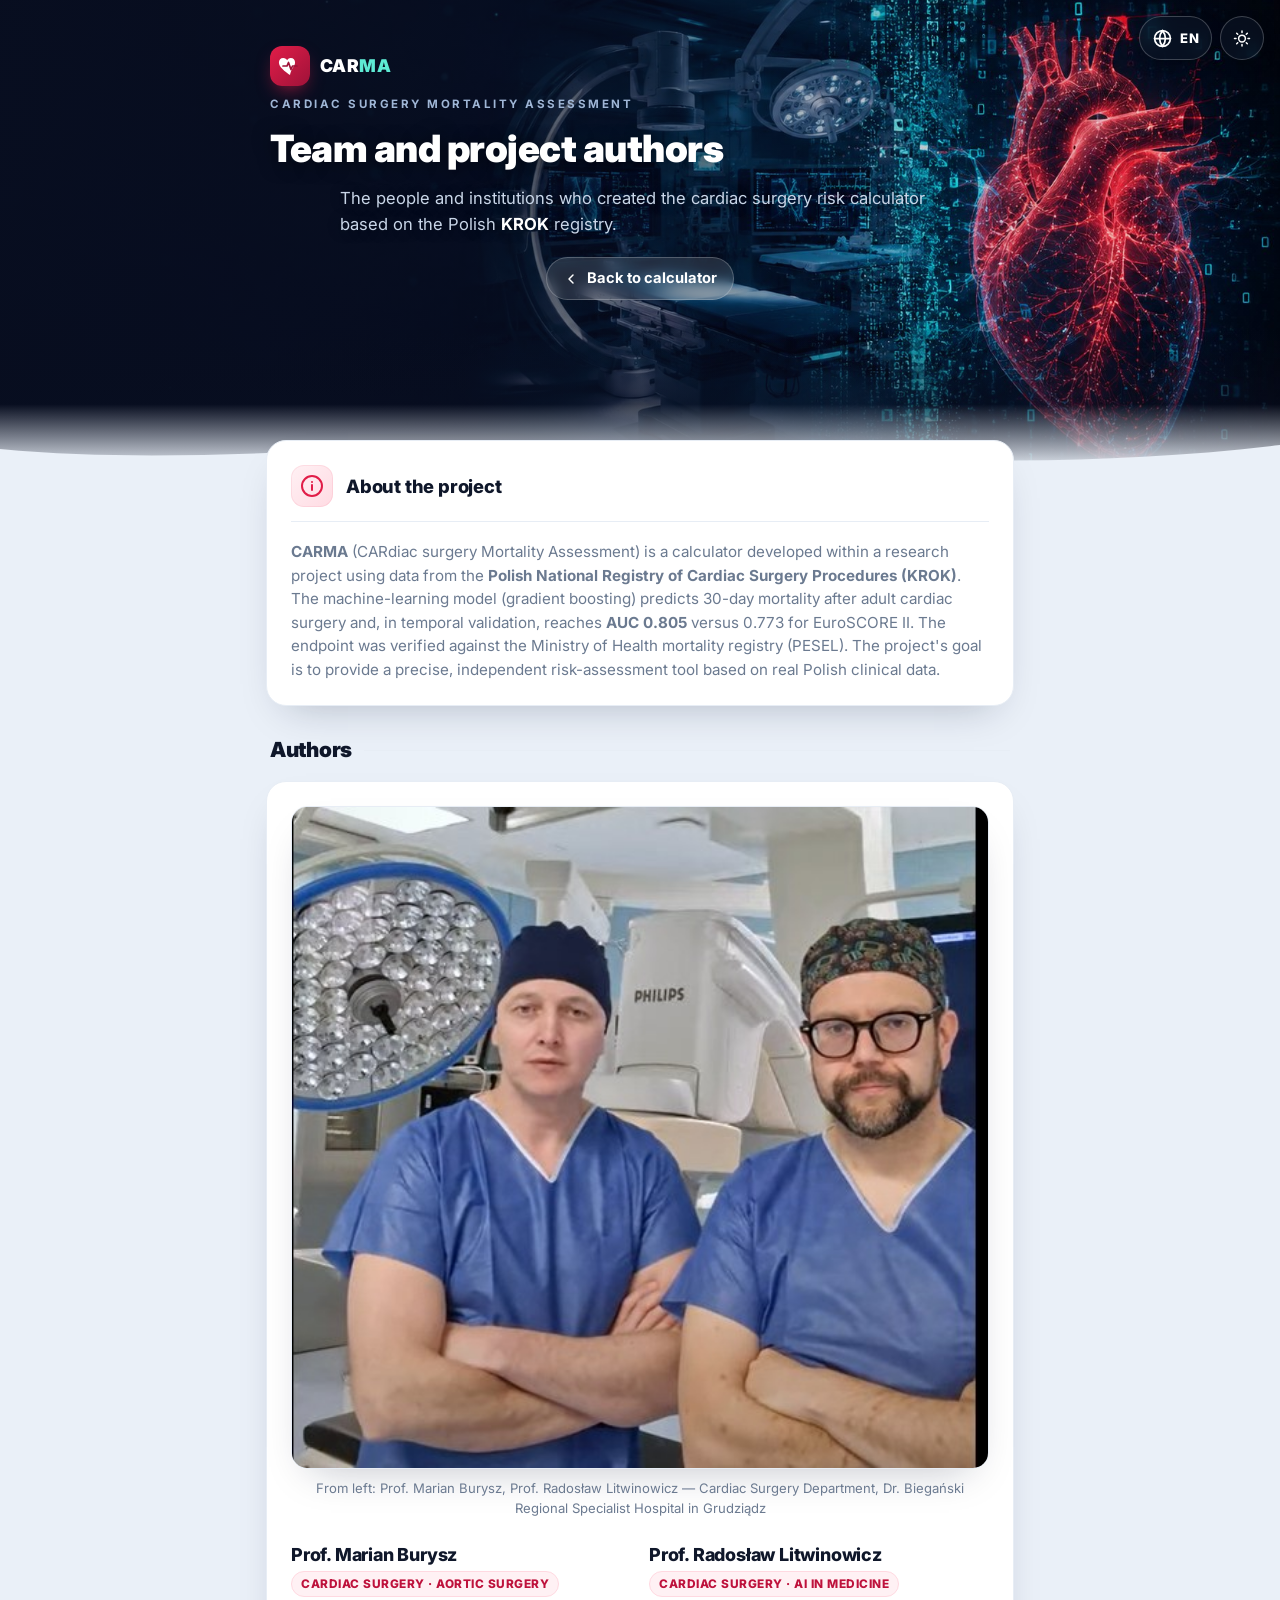
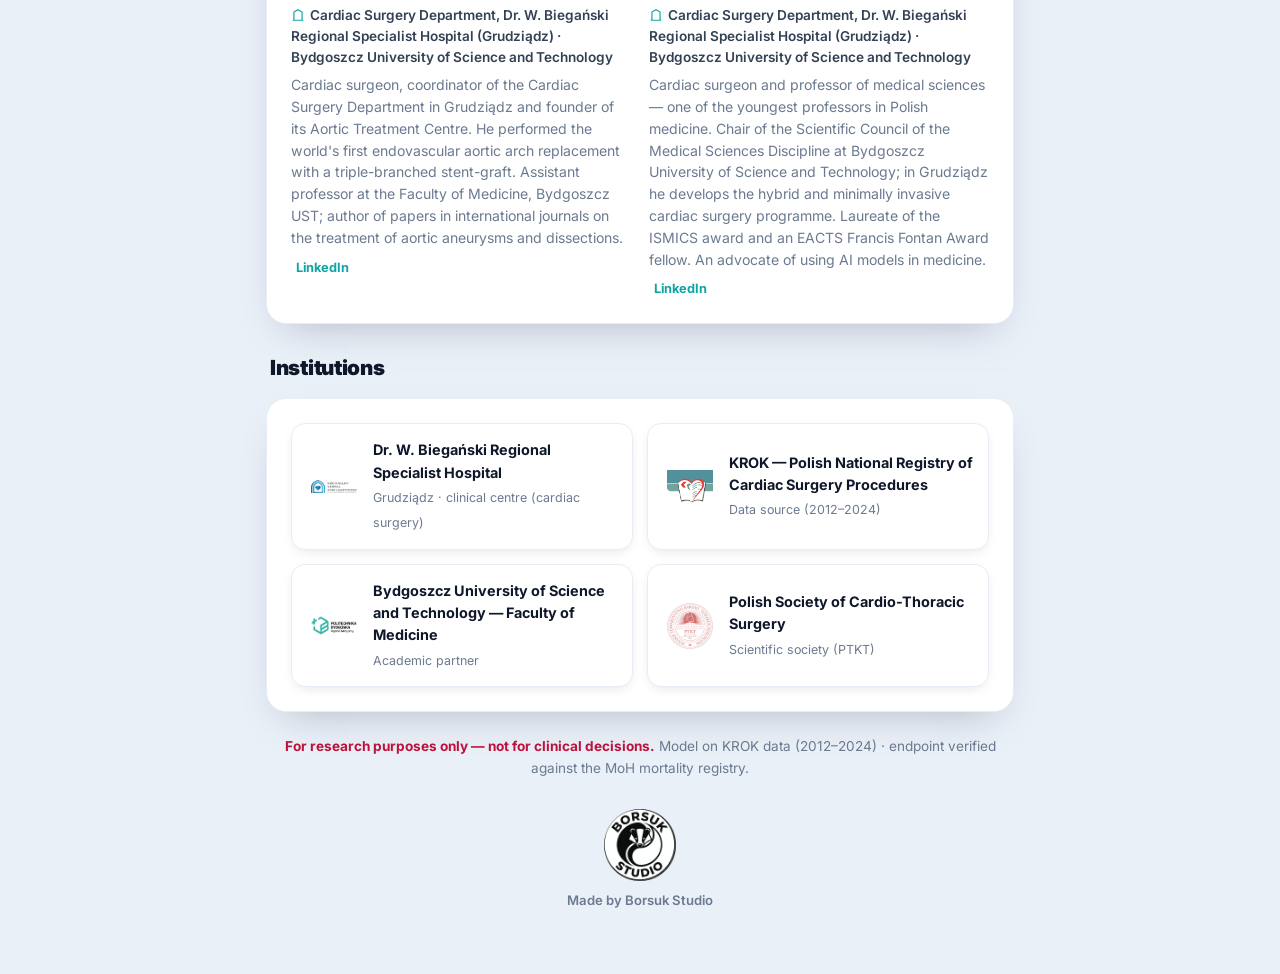
==== commit 9a12b2b0: "Stopka: większe i czytelne logo Borsuk Studio (72px, układ pionowy) Cache-busting v=10.  Co-Authored" ====
--- a/autorzy.html
+++ b/autorzy.html
@@ -24,7 +24,7 @@
 <link rel="preconnect" href="https://fonts.googleapis.com" />
 <link rel="preconnect" href="https://fonts.gstatic.com" crossorigin />
 <link href="https://fonts.googleapis.com/css2?family=Inter:wght@400;500;600;700;800;900&display=swap" rel="stylesheet" />
-<link rel="stylesheet" href="style.css?v=9" />
+<link rel="stylesheet" href="style.css?v=10" />
 </head>
 <body>
 
@@ -175,7 +175,7 @@
   </footer>
 </main>
 
-<script src="i18n.js?v=9"></script>
+<script src="i18n.js?v=10"></script>
 <script>
   // motyw + płynne wejścia (język obsługuje i18n.js)
   (function(){
--- a/style.css
+++ b/style.css
@@ -220,10 +220,11 @@
 .lang-code{letter-spacing:.5px}
 
 /* ===== STOPKA: wykonawca (Borsuk Studio) ===== */
-.credit{display:flex; align-items:center; justify-content:center; gap:9px; margin-top:18px;
-  font-size:.8rem; color:var(--muted); font-weight:600}
-.credit-logo{width:30px; height:30px; object-fit:contain; opacity:.9}
-[data-theme="dark"] .credit-logo{filter:invert(1) brightness(1.7)}
+.credit{display:flex; flex-direction:column; align-items:center; gap:9px; margin-top:24px;
+  font-size:.82rem; color:var(--muted); font-weight:600}
+.credit-logo{width:72px; height:72px; object-fit:contain; opacity:.95; transition:opacity .15s, transform .15s}
+.credit a:hover .credit-logo{opacity:1; transform:translateY(-2px)}
+[data-theme="dark"] .credit-logo{filter:invert(1) brightness(1.8)}
 
 /* ===== CIEMNY MOTYW ===== */
 [data-theme="dark"]{
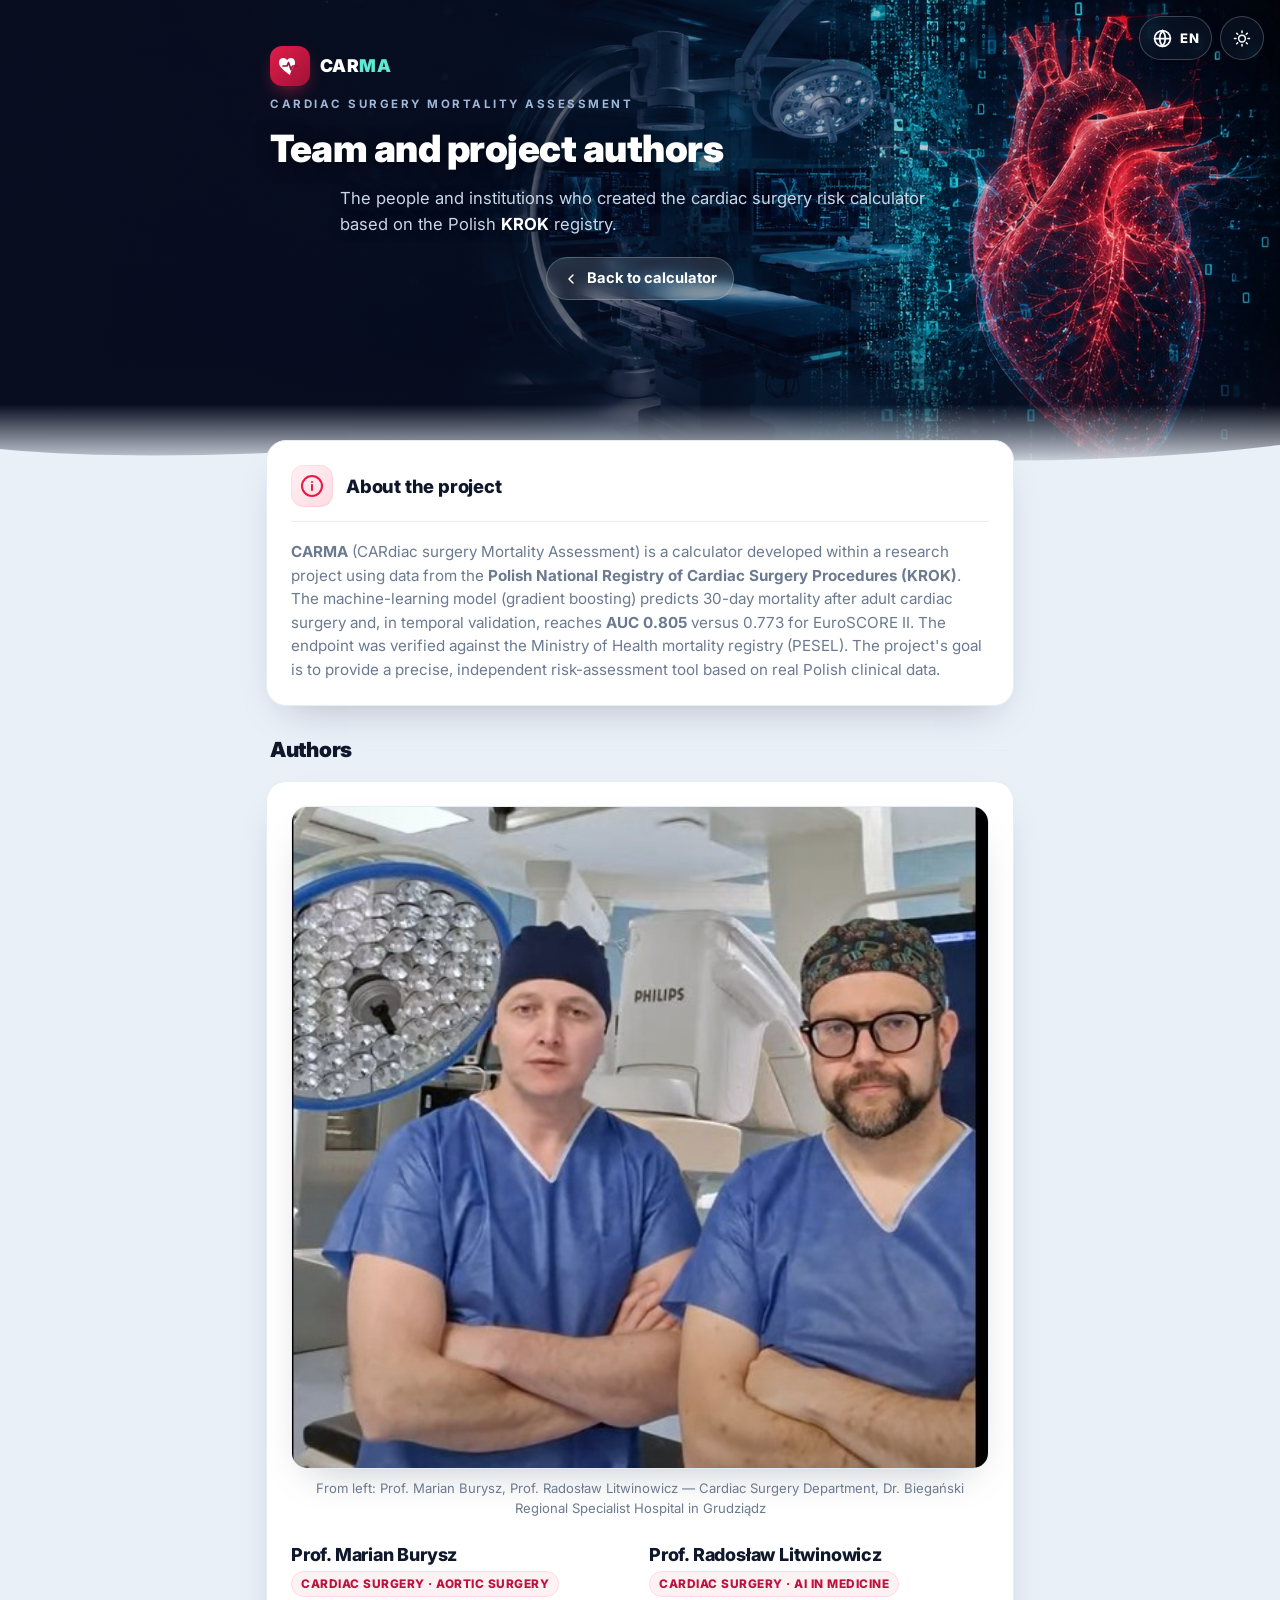
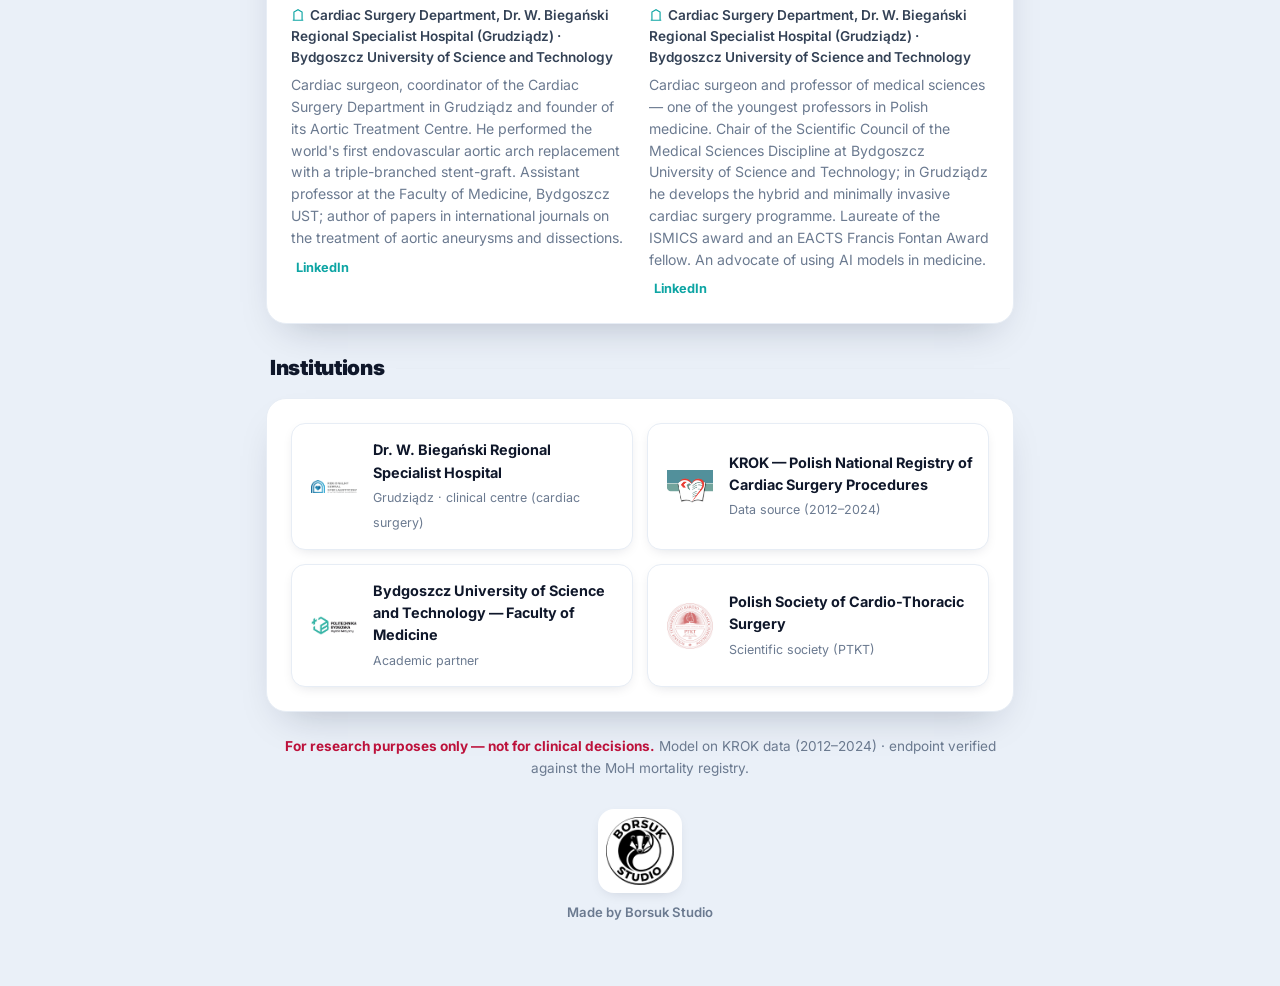
==== commit f797a63b: "Stopka: logo Borsuk Studio bez modyfikacji koloru (oryginał na białym kafelku) Usunięto invert na ci" ====
--- a/autorzy.html
+++ b/autorzy.html
@@ -24,7 +24,7 @@
 <link rel="preconnect" href="https://fonts.googleapis.com" />
 <link rel="preconnect" href="https://fonts.gstatic.com" crossorigin />
 <link href="https://fonts.googleapis.com/css2?family=Inter:wght@400;500;600;700;800;900&display=swap" rel="stylesheet" />
-<link rel="stylesheet" href="style.css?v=10" />
+<link rel="stylesheet" href="style.css?v=11" />
 </head>
 <body>
 
@@ -175,7 +175,7 @@
   </footer>
 </main>
 
-<script src="i18n.js?v=10"></script>
+<script src="i18n.js?v=11"></script>
 <script>
   // motyw + płynne wejścia (język obsługuje i18n.js)
   (function(){
--- a/style.css
+++ b/style.css
@@ -222,9 +222,9 @@
 /* ===== STOPKA: wykonawca (Borsuk Studio) ===== */
 .credit{display:flex; flex-direction:column; align-items:center; gap:9px; margin-top:24px;
   font-size:.82rem; color:var(--muted); font-weight:600}
-.credit-logo{width:72px; height:72px; object-fit:contain; opacity:.95; transition:opacity .15s, transform .15s}
-.credit a:hover .credit-logo{opacity:1; transform:translateY(-2px)}
-[data-theme="dark"] .credit-logo{filter:invert(1) brightness(1.8)}
+.credit-logo{width:84px; height:84px; object-fit:contain; background:#fff; border-radius:16px;
+  padding:8px; box-shadow:var(--shadow-sm); transition:transform .15s}
+.credit a:hover .credit-logo{transform:translateY(-2px)}
 
 /* ===== CIEMNY MOTYW ===== */
 [data-theme="dark"]{
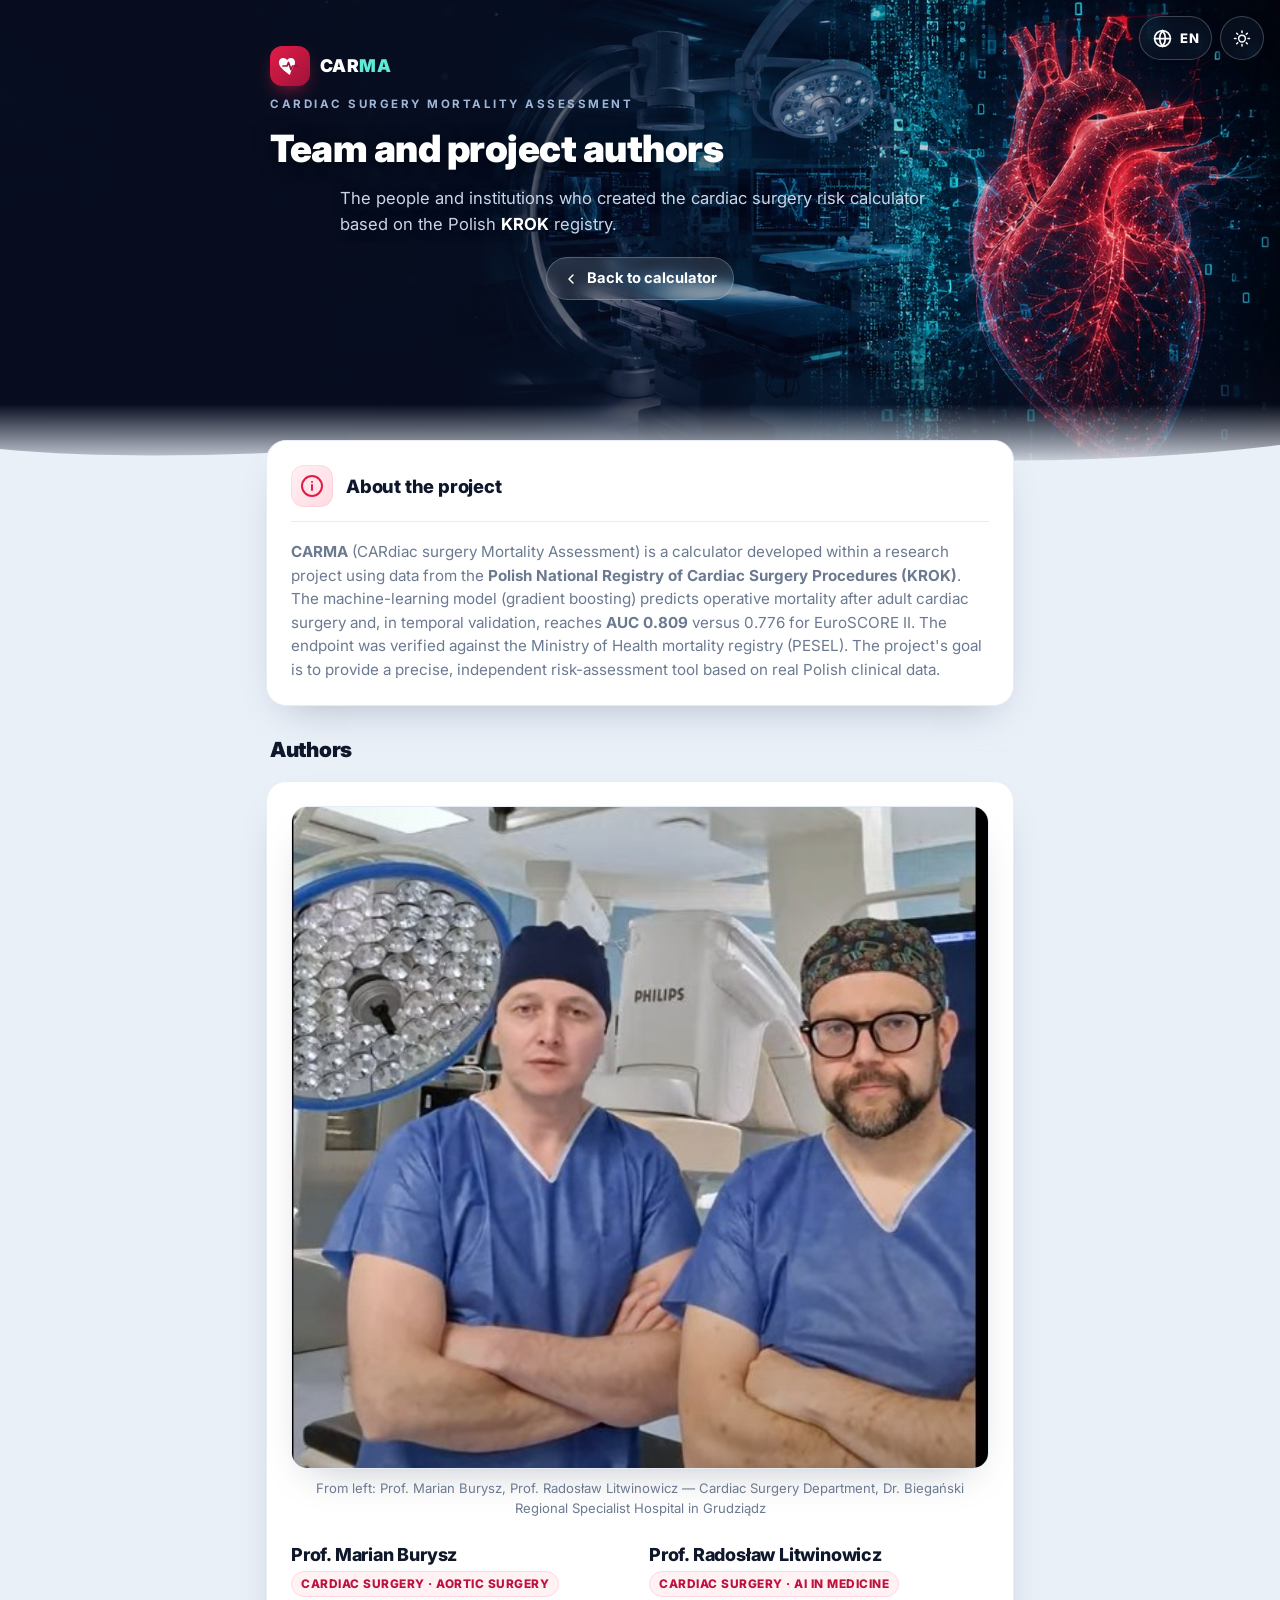
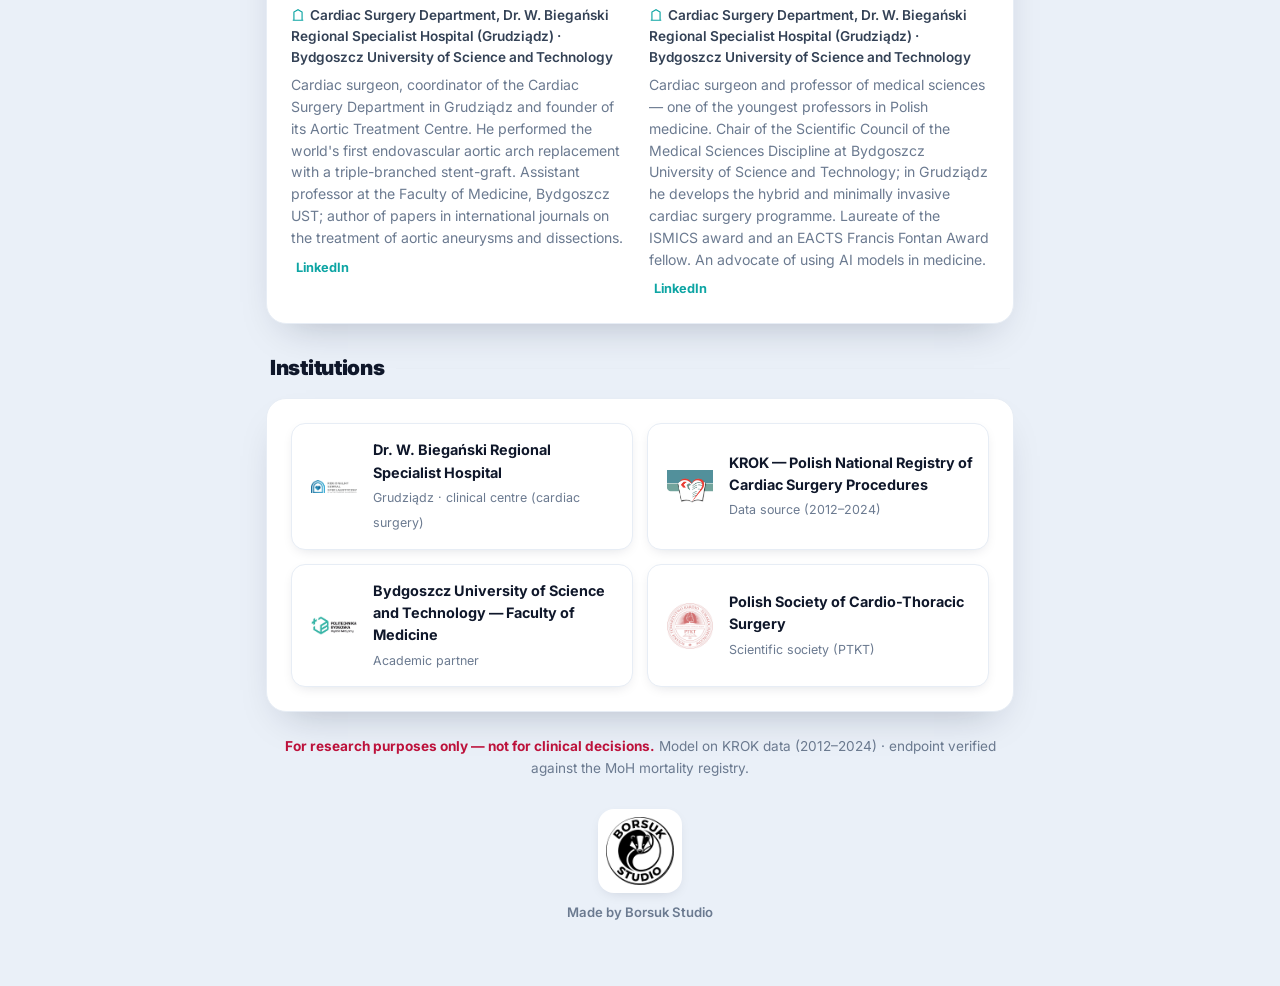
==== commit b9ec99be: "Aktualizacja: endpoint operacyjny (szpitalny lub 30-dn), AUC 0,809 vs EuroSCORE 0,776, spójnie z art" ====
--- a/autorzy.html
+++ b/autorzy.html
@@ -80,8 +80,8 @@
     <p class="author-bio" style="font-size:.95rem" data-i18n="a.about.body">
       Kalkulator powstał w ramach projektu badawczego wykorzystującego dane <strong>Krajowego Rejestru
       Operacji Kardiochirurgicznych (KROK)</strong>. Model uczenia maszynowego (gradient boosting) przewiduje
-      30-dniową śmiertelność po operacji kardiochirurgicznej u dorosłych i w walidacji czasowej osiąga
-      <strong>AUC 0,805</strong> wobec 0,773 dla EuroSCORE II. Punkt końcowy zweryfikowano wobec rejestru
+      śmiertelność operacyjną po operacji kardiochirurgicznej u dorosłych i w walidacji czasowej osiąga
+      <strong>AUC 0,809</strong> wobec 0,776 dla EuroSCORE II. Punkt końcowy zweryfikowano wobec rejestru
       zgonów Ministerstwa Zdrowia (PESEL). Celem projektu jest dostarczenie precyzyjnego, niezależnego
       narzędzia oceny ryzyka opartego na rzeczywistych polskich danych klinicznych.
     </p>
